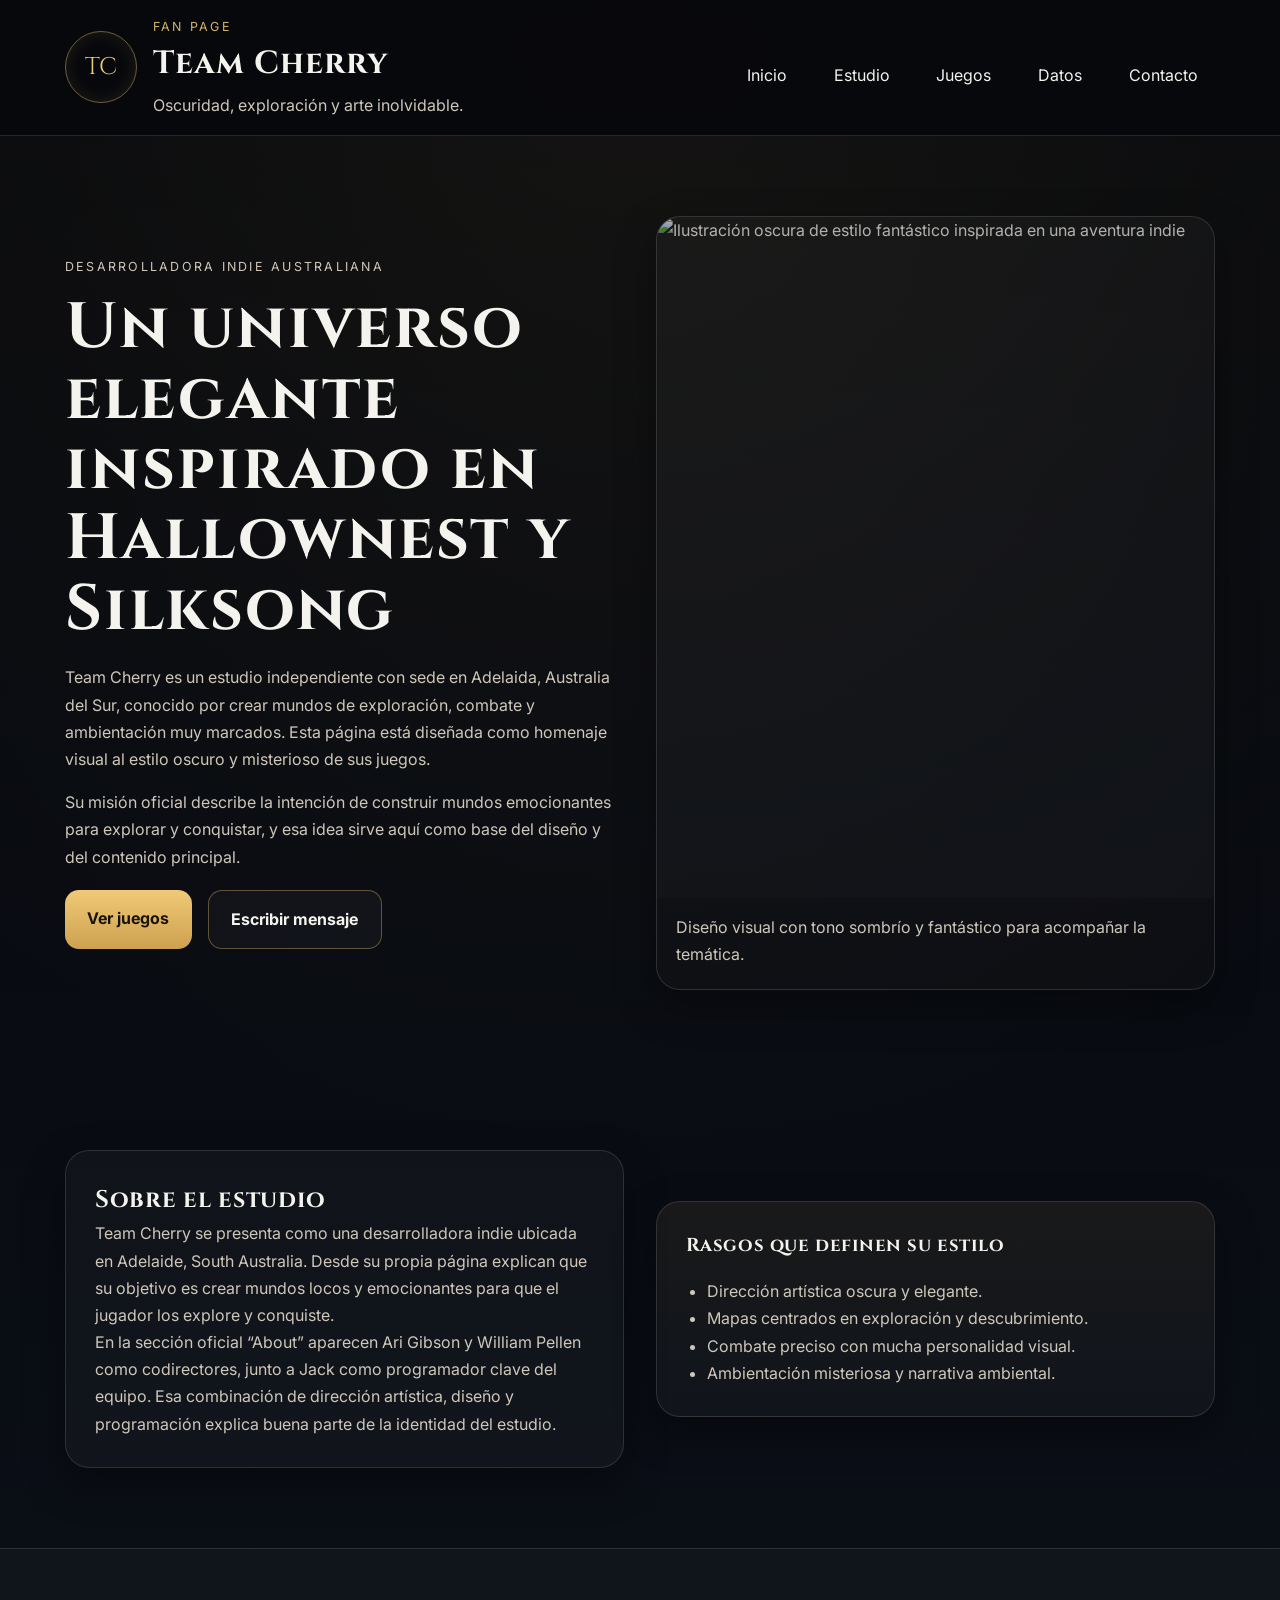
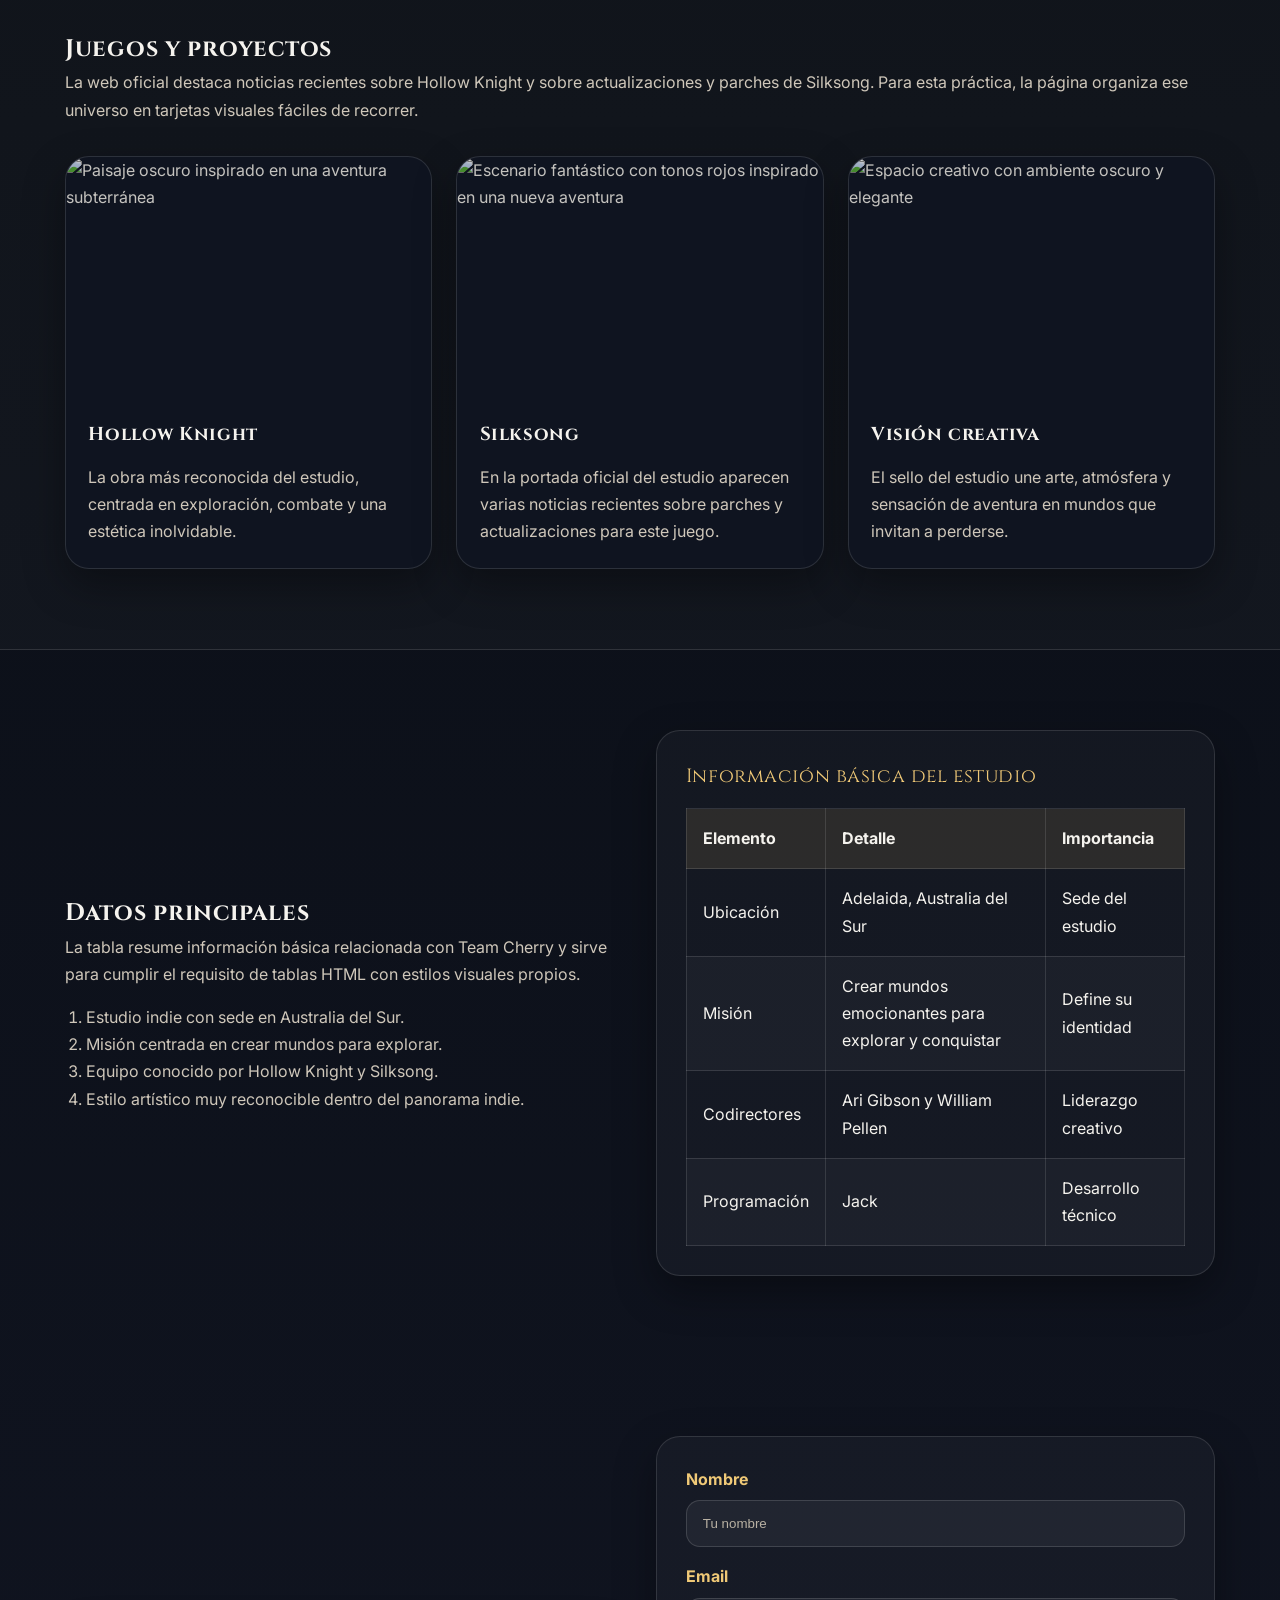
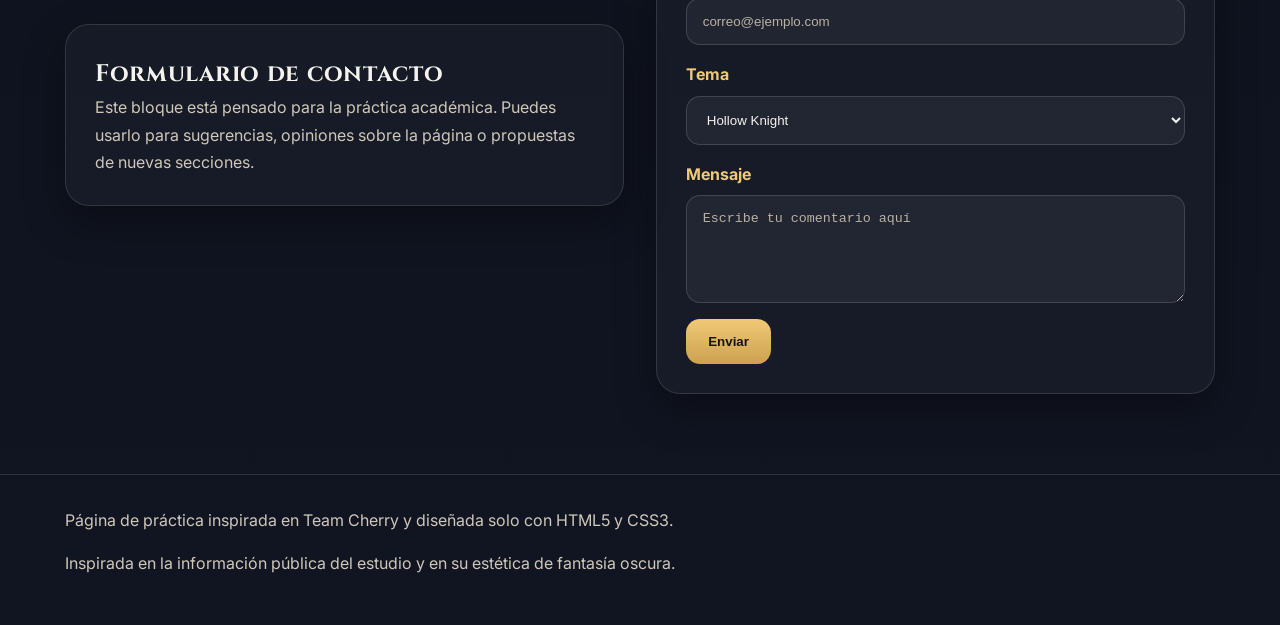
==== Html/index.html @ 1897f98f "Html Y Css principales" ====
<!DOCTYPE html>
<html lang="es">
<head>
  <meta charset="UTF-8">
  <meta name="viewport" content="width=device-width, initial-scale=1.0">
  <meta name="description" content="Página web inspirada en Team Cherry, estudio indie creador de Hollow Knight.">
  <title>Team Cherry | Fan Page</title>
  <link rel="preconnect" href="https://fonts.googleapis.com">
  <link rel="preconnect" href="https://fonts.gstatic.com" crossorigin>
  <link href="https://fonts.googleapis.com/css2?family=Cinzel:wght@600;700&family=Inter:wght@400;500;700&display=swap" rel="stylesheet">
  <link rel="stylesheet" href="../Css/estilos.css">
</head>
<body>
  <a class="skip-link" href="#contenido">Saltar al contenido</a>

  <header class="site-header" id="inicio">
    <div class="container topbar">
      <div class="logo-wrap">
        <div class="logo-mark" aria-hidden="true">TC</div>
        <div>
          <p class="mini-title">Fan Page</p>
          <h1>Team Cherry</h1>
          <p class="slogan">Oscuridad, exploración y arte inolvidable.</p>
        </div>
      </div>
      <nav class="main-nav" aria-label="Navegación principal">
        <ul>
          <li><a href="#inicio">Inicio</a></li>
          <li><a href="#estudio">Estudio</a></li>
          <li><a href="#juegos">Juegos</a></li>
          <li><a href="#tabla">Datos</a></li>
          <li><a href="#contacto">Contacto</a></li>
        </ul>
      </nav>
    </div>
  </header>

  <main id="contenido">
    <section class="hero">
      <div class="container hero-grid">
        <article class="hero-copy">
          <p class="mini-title">Desarrolladora indie australiana</p>
          <h2>Un universo elegante inspirado en Hallownest y Silksong</h2>
          <p>Team Cherry es un estudio independiente con sede en Adelaida, Australia del Sur, conocido por crear mundos de exploración, combate y ambientación muy marcados. Esta página está diseñada como homenaje visual al estilo oscuro y misterioso de sus juegos.</p>
          <p>Su misión oficial describe la intención de construir mundos emocionantes para explorar y conquistar, y esa idea sirve aquí como base del diseño y del contenido principal.</p>
          <div class="hero-actions">
            <a class="btn-primary" href="#juegos">Ver juegos</a>
            <a class="btn-secondary" href="#contacto">Escribir mensaje</a>
          </div>
        </article>
        <figure class="hero-panel">
          <img src="https://picsum.photos/seed/teamcherry-dark/900/1100" alt="Ilustración oscura de estilo fantástico inspirada en una aventura indie" width="900" height="1100" loading="lazy">
          <figcaption>Diseño visual con tono sombrío y fantástico para acompañar la temática.</figcaption>
        </figure>
      </div>
    </section>

    <section class="section" id="estudio">
      <div class="container two-col">
        <article class="panel">
          <h2>Sobre el estudio</h2>
          <p>Team Cherry se presenta como una desarrolladora indie ubicada en Adelaide, South Australia. Desde su propia página explican que su objetivo es crear mundos locos y emocionantes para que el jugador los explore y conquiste.</p>
          <p>En la sección oficial “About” aparecen Ari Gibson y William Pellen como codirectores, junto a Jack como programador clave del equipo. Esa combinación de dirección artística, diseño y programación explica buena parte de la identidad del estudio.</p>
        </article>
        <aside class="panel light-panel">
          <h3>Rasgos que definen su estilo</h3>
          <ul>
            <li>Dirección artística oscura y elegante.</li>
            <li>Mapas centrados en exploración y descubrimiento.</li>
            <li>Combate preciso con mucha personalidad visual.</li>
            <li>Ambientación misteriosa y narrativa ambiental.</li>
          </ul>
        </aside>
      </div>
    </section>

    <section class="section alt-bg" id="juegos">
      <div class="container">
        <h2>Juegos y proyectos</h2>
        <p class="section-text">La web oficial destaca noticias recientes sobre Hollow Knight y sobre actualizaciones y parches de Silksong. Para esta práctica, la página organiza ese universo en tarjetas visuales fáciles de recorrer.</p>
        <div class="cards">
          <article class="card">
            <img src="https://picsum.photos/seed/hollow-knight-theme/700/420" alt="Paisaje oscuro inspirado en una aventura subterránea" width="700" height="420" loading="lazy">
            <div class="card-content">
              <h3>Hollow Knight</h3>
              <p>La obra más reconocida del estudio, centrada en exploración, combate y una estética inolvidable.</p>
            </div>
          </article>
          <article class="card">
            <img src="https://picsum.photos/seed/silksong-theme/700/420" alt="Escenario fantástico con tonos rojos inspirado en una nueva aventura" width="700" height="420" loading="lazy">
            <div class="card-content">
              <h3>Silksong</h3>
              <p>En la portada oficial del estudio aparecen varias noticias recientes sobre parches y actualizaciones para este juego.</p>
            </div>
          </article>
          <article class="card">
            <img src="https://picsum.photos/seed/teamcherry-studio/700/420" alt="Espacio creativo con ambiente oscuro y elegante" width="700" height="420" loading="lazy">
            <div class="card-content">
              <h3>Visión creativa</h3>
              <p>El sello del estudio une arte, atmósfera y sensación de aventura en mundos que invitan a perderse.</p>
            </div>
          </article>
        </div>
      </div>
    </section>

    <section class="section" id="tabla">
      <div class="container table-layout">
        <article>
          <h2>Datos principales</h2>
          <p>La tabla resume información básica relacionada con Team Cherry y sirve para cumplir el requisito de tablas HTML con estilos visuales propios.</p>
          <ol>
            <li>Estudio indie con sede en Australia del Sur.</li>
            <li>Misión centrada en crear mundos para explorar.</li>
            <li>Equipo conocido por Hollow Knight y Silksong.</li>
            <li>Estilo artístico muy reconocible dentro del panorama indie.</li>
          </ol>
        </article>
        <div class="table-wrap">
          <table>
            <caption>Información básica del estudio</caption>
            <thead>
              <tr>
                <th>Elemento</th>
                <th>Detalle</th>
                <th>Importancia</th>
              </tr>
            </thead>
            <tbody>
              <tr>
                <td>Ubicación</td>
                <td>Adelaida, Australia del Sur</td>
                <td>Sede del estudio</td>
              </tr>
              <tr>
                <td>Misión</td>
                <td>Crear mundos emocionantes para explorar y conquistar</td>
                <td>Define su identidad</td>
              </tr>
              <tr>
                <td>Codirectores</td>
                <td>Ari Gibson y William Pellen</td>
                <td>Liderazgo creativo</td>
              </tr>
              <tr>
                <td>Programación</td>
                <td>Jack</td>
                <td>Desarrollo técnico</td>
              </tr>
            </tbody>
          </table>
        </div>
      </div>
    </section>

    <section class="section contact-section" id="contacto">
      <div class="container contact-grid">
        <article class="panel">
          <h2>Formulario de contacto</h2>
          <p>Este bloque está pensado para la práctica académica. Puedes usarlo para sugerencias, opiniones sobre la página o propuestas de nuevas secciones.</p>
        </article>
        <form class="contact-form" action="#" method="post">
          <div class="form-group">
            <label for="nombre">Nombre</label>
            <input type="text" id="nombre" name="nombre" placeholder="Tu nombre" required>
          </div>
          <div class="form-group">
            <label for="email">Email</label>
            <input type="email" id="email" name="email" placeholder="correo@ejemplo.com" required>
          </div>
          <div class="form-group">
            <label for="tema">Tema</label>
            <select id="tema" name="tema">
              <option value="hollowknight">Hollow Knight</option>
              <option value="silksong">Silksong</option>
              <option value="estudio">Sobre el estudio</option>
              <option value="otra">Otra sugerencia</option>
            </select>
          </div>
          <div class="form-group">
            <label for="mensaje">Mensaje</label>
            <textarea id="mensaje" name="mensaje" rows="5" placeholder="Escribe tu comentario aquí"></textarea>
          </div>
          <button type="submit" class="btn-primary">Enviar</button>
        </form>
      </div>
    </section>
  </main>

  <footer class="site-footer">
    <div class="container footer-content">
      <p>Página de práctica inspirada en Team Cherry y diseñada solo con HTML5 y CSS3.</p>
      <p>Inspirada en la información pública del estudio y en su estética de fantasía oscura.</p>
    </div>
  </footer>
</body>
</html>
---- Css/estilos.css ----
:root {
  --bg: #07080d;
  --bg-soft: #10131c;
  --surface: #171b26;
  --surface-light: #f4f1ea;
  --surface-muted: #d9d1c1;
  --text: #f5f3ee;
  --text-soft: #cfc7ba;
  --dark-text: #181818;
  --gold: #d4b36a;
  --gold-strong: #f0c977;
  --line: rgba(255, 255, 255, 0.12);
  --shadow: 0 16px 40px rgba(0, 0, 0, 0.35);
}

* {
  box-sizing: border-box;
  margin: 0;
  padding: 0;
}

html {
  scroll-behavior: smooth;
}

body {
  font-family: 'Inter', sans-serif;
  color: var(--text);
  background:
    radial-gradient(circle at top, rgba(212, 179, 106, 0.08), transparent 30%),
    linear-gradient(180deg, #05060a 0%, #0b0f17 45%, #111522 100%);
  line-height: 1.7;
}

img {
  display: block;
  width: 100%;
  height: auto;
}

.container {
  width: min(1150px, 92%);
  margin: 0 auto;
}

.skip-link {
  position: absolute;
  left: -9999px;
}

.skip-link:focus {
  left: 1rem;
  top: 1rem;
  background: #fff;
  color: #000;
  padding: 0.8rem 1rem;
  border-radius: 0.7rem;
  z-index: 999;
}

.site-header {
  position: sticky;
  top: 0;
  z-index: 100;
  background: rgba(7, 8, 13, 0.9);
  backdrop-filter: blur(12px);
  border-bottom: 1px solid var(--line);
}

.topbar {
  display: flex;
  justify-content: space-between;
  align-items: center;
  gap: 2rem;
  padding: 1rem 0;
}

.logo-wrap {
  display: flex;
  align-items: center;
  gap: 1rem;
}

.logo-mark {
  width: 72px;
  height: 72px;
  border: 1px solid rgba(212, 179, 106, 0.5);
  border-radius: 50%;
  display: grid;
  place-items: center;
  font-family: 'Cinzel', serif;
  font-size: 1.5rem;
  color: var(--gold-strong);
  box-shadow: inset 0 0 18px rgba(212, 179, 106, 0.12);
}

h1,
h2,
h3,
caption {
  font-family: 'Cinzel', serif;
  letter-spacing: 0.03em;
}

.mini-title {
  text-transform: uppercase;
  letter-spacing: 0.18em;
  color: var(--gold);
  font-size: 0.78rem;
}

.slogan {
  color: var(--text-soft);
}

.main-nav ul {
  list-style: none;
  display: flex;
  flex-wrap: wrap;
  gap: 0.8rem;
}

.main-nav a {
  text-decoration: none;
  color: var(--text);
  padding: 0.75rem 1rem;
  border-radius: 999px;
  border: 1px solid transparent;
  transition: all 0.3s ease;
}

.main-nav a:hover,
.main-nav a:focus {
  color: var(--gold-strong);
  border-color: rgba(212, 179, 106, 0.35);
  background: rgba(255, 255, 255, 0.04);
}

.hero,
.section {
  padding: 5rem 0;
}

.hero-grid,
.two-col,
.table-layout,
.contact-grid {
  display: grid;
  grid-template-columns: repeat(2, 1fr);
  gap: 2rem;
  align-items: center;
}

.hero-copy h2 {
  font-size: clamp(2.4rem, 5vw, 4.6rem);
  line-height: 1.1;
  margin: 0.8rem 0 1.2rem;
}

.hero-copy p {
  color: var(--text-soft);
  margin-bottom: 1rem;
  max-width: 62ch;
}

.hero-actions {
  display: flex;
  flex-wrap: wrap;
  gap: 1rem;
  margin-top: 1.2rem;
}

.hero-panel,
.panel,
.card,
.table-wrap,
.contact-form {
  border: 1px solid var(--line);
  border-radius: 24px;
  overflow: hidden;
  box-shadow: var(--shadow);
}

.hero-panel {
  background: rgba(255, 255, 255, 0.03);
}

.hero-panel img {
  min-height: 520px;
  object-fit: cover;
  filter: brightness(0.72) contrast(1.05);
}

.hero-panel figcaption {
  padding: 1rem 1.2rem 1.3rem;
  color: var(--text-soft);
  background: rgba(0, 0, 0, 0.2);
}

.btn-primary,
.btn-secondary {
  display: inline-block;
  text-decoration: none;
  padding: 0.95rem 1.4rem;
  border-radius: 14px;
  font-weight: 700;
  transition: 0.3s ease;
}

.btn-primary {
  background: linear-gradient(180deg, #f0c977 0%, #cda14f 100%);
  color: #1a1408;
  border: none;
}

.btn-primary:hover {
  transform: translateY(-2px);
  filter: brightness(1.05);
}

.btn-secondary {
  border: 1px solid rgba(212, 179, 106, 0.4);
  color: var(--text);
  background: rgba(255, 255, 255, 0.03);
}

.btn-secondary:hover {
  color: var(--gold-strong);
  background: rgba(255, 255, 255, 0.06);
}

.panel,
.contact-form,
.table-wrap {
  padding: 1.8rem;
  background: rgba(255, 255, 255, 0.03);
}

.light-panel {
  background: linear-gradient(180deg, rgba(212, 179, 106, 0.08), rgba(255, 255, 255, 0.03));
}

.panel p,
.panel li,
.section-text,
.table-layout p,
.table-layout li {
  color: var(--text-soft);
}

ul,
ol {
  padding-left: 1.3rem;
  margin-top: 1rem;
}

.alt-bg {
  background: rgba(255, 255, 255, 0.025);
  border-top: 1px solid var(--line);
  border-bottom: 1px solid var(--line);
}

.cards {
  margin-top: 2rem;
  display: grid;
  grid-template-columns: repeat(3, 1fr);
  gap: 1.5rem;
}

.card {
  background: #0f1420;
}

.card img {
  height: 240px;
  object-fit: cover;
  filter: brightness(0.8);
}

.card-content {
  padding: 1.4rem;
}

.card-content p {
  color: var(--text-soft);
  margin-top: 0.8rem;
}

.card:hover {
  transform: translateY(-4px);
  transition: transform 0.3s ease;
}

table {
  width: 100%;
  border-collapse: collapse;
}

caption {
  text-align: left;
  margin-bottom: 1rem;
  color: var(--gold-strong);
  font-size: 1.2rem;
}

th,
td {
  border: 1px solid rgba(255, 255, 255, 0.12);
  padding: 1rem;
  text-align: left;
}

thead {
  background: rgba(212, 179, 106, 0.12);
}

tbody tr:nth-child(even) {
  background: rgba(255, 255, 255, 0.03);
}

.form-group {
  display: flex;
  flex-direction: column;
  margin-bottom: 1rem;
}

label {
  margin-bottom: 0.45rem;
  font-weight: 700;
  color: var(--gold-strong);
}

input,
select,
textarea {
  background: rgba(255, 255, 255, 0.05);
  border: 1px solid rgba(255, 255, 255, 0.14);
  border-radius: 14px;
  padding: 0.95rem 1rem;
  color: var(--text);
}

input::placeholder,
textarea::placeholder {
  color: #b9b1a3;
}

input:focus,
select:focus,
textarea:focus {
  outline: 2px solid rgba(240, 201, 119, 0.7);
  border-color: rgba(240, 201, 119, 0.7);
}

.site-footer {
  border-top: 1px solid var(--line);
  padding: 2rem 0 3rem;
}

.footer-content {
  display: flex;
  justify-content: space-between;
  gap: 1rem;
  flex-wrap: wrap;
  color: var(--text-soft);
}

@media (max-width: 950px) {
  .topbar,
  .hero-grid,
  .two-col,
  .table-layout,
  .contact-grid,
  .cards {
    grid-template-columns: 1fr;
    display: grid;
  }

  .topbar {
    justify-items: center;
    text-align: center;
  }

  .logo-wrap {
    flex-direction: column;
  }

  .main-nav ul,
  .hero-actions {
    justify-content: center;
  }
}

@media (max-width: 600px) {
  .hero,
  .section {
    padding: 3.5rem 0;
  }

  .hero-copy h2 {
    font-size: 2.2rem;
  }

  .hero-panel img {
    min-height: 360px;
  }

  th,
  td {
    padding: 0.8rem;
    font-size: 0.95rem;
  }

  .footer-content {
    flex-direction: column;
    text-align: center;
  }
}
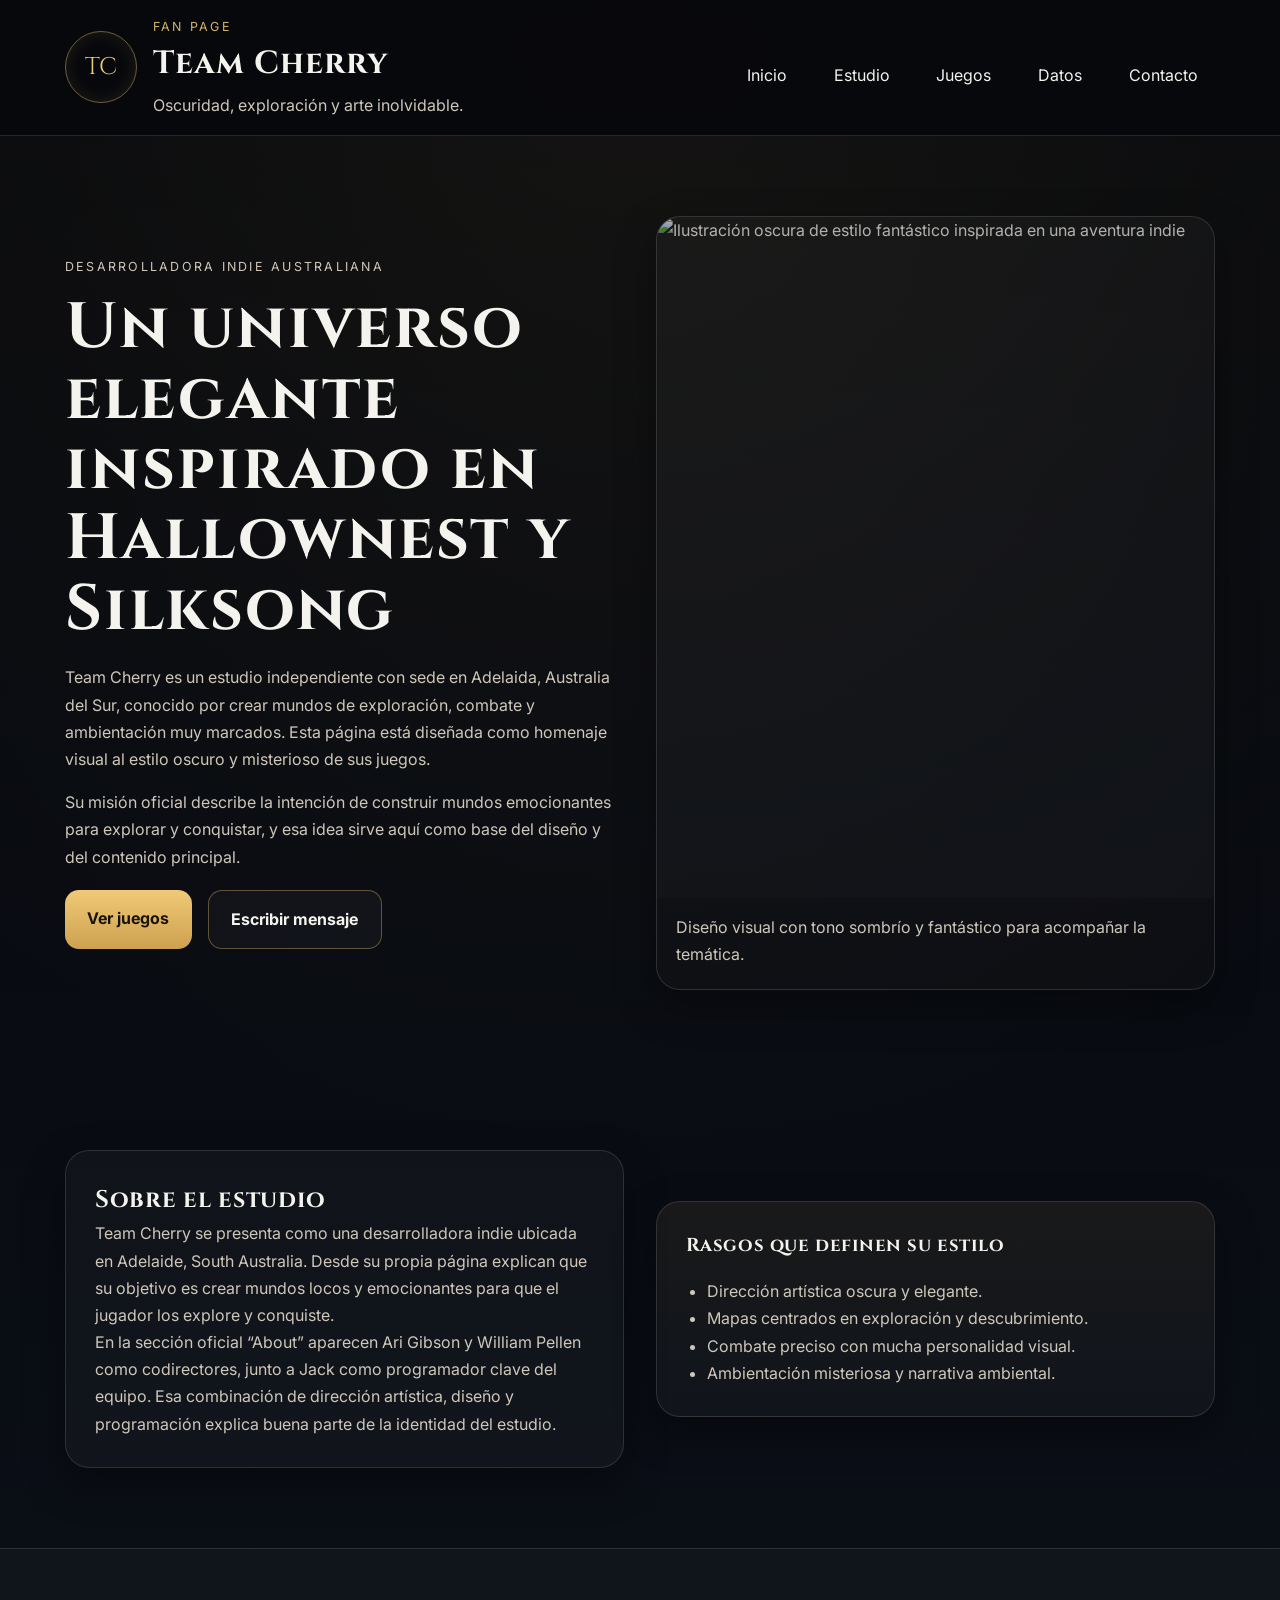
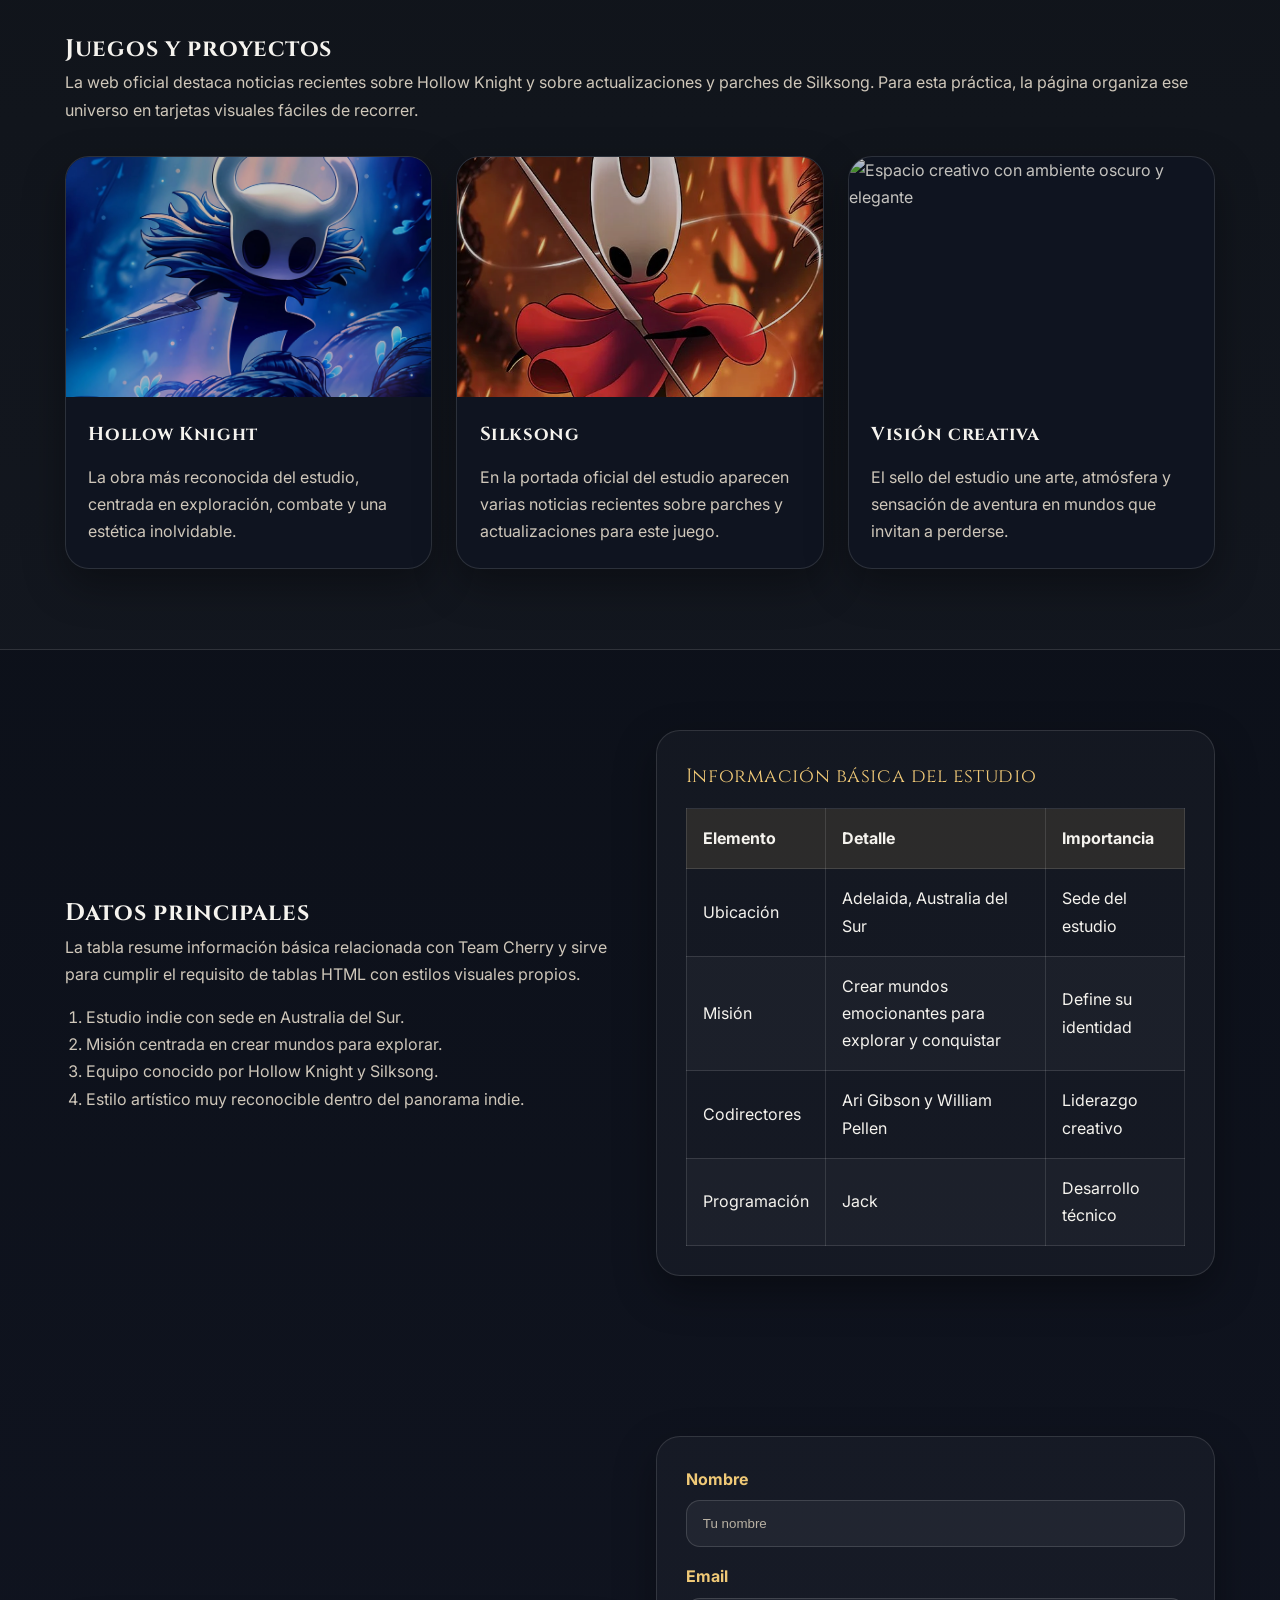
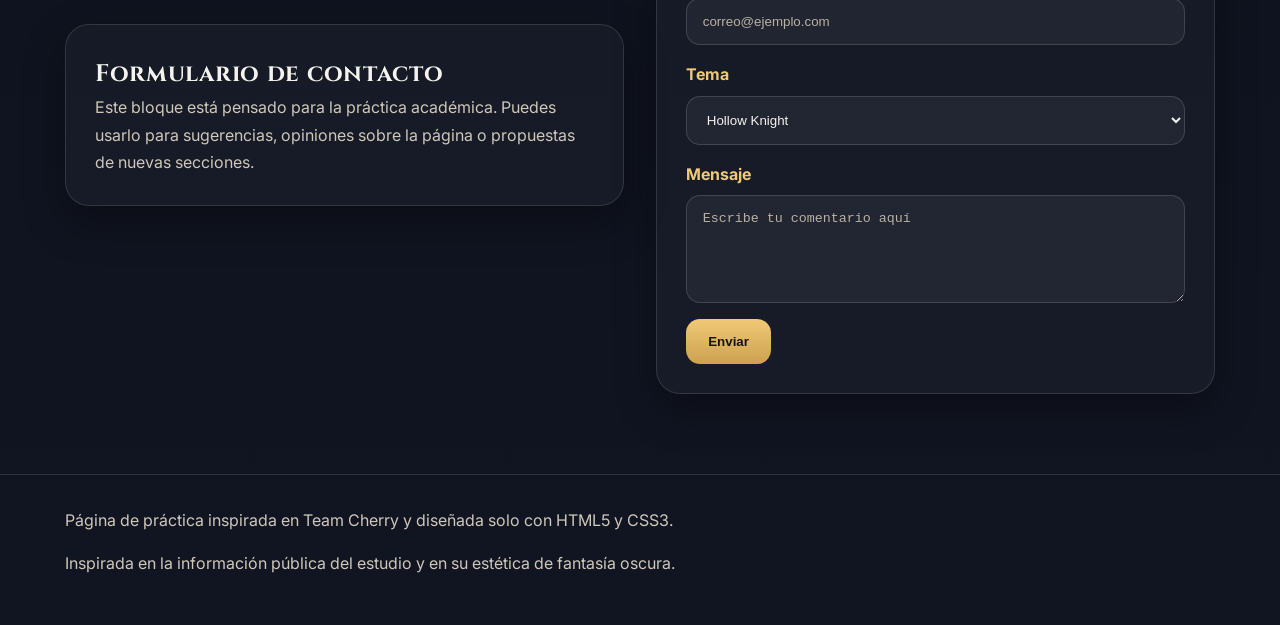
==== commit c4684551: "Imagenes prueba" ====
--- a/Html/index.html
+++ b/Html/index.html
@@ -80,21 +80,21 @@
         <p class="section-text">La web oficial destaca noticias recientes sobre Hollow Knight y sobre actualizaciones y parches de Silksong. Para esta práctica, la página organiza ese universo en tarjetas visuales fáciles de recorrer.</p>
         <div class="cards">
           <article class="card">
-            <img src="https://picsum.photos/seed/hollow-knight-theme/700/420" alt="Paisaje oscuro inspirado en una aventura subterránea" width="700" height="420" loading="lazy">
+            <img src="../Imagenes/HollowKnight.png" alt="Paisaje oscuro inspirado en una aventura subterránea" width="700" height="420" loading="lazy">
             <div class="card-content">
               <h3>Hollow Knight</h3>
               <p>La obra más reconocida del estudio, centrada en exploración, combate y una estética inolvidable.</p>
             </div>
           </article>
           <article class="card">
-            <img src="https://picsum.photos/seed/silksong-theme/700/420" alt="Escenario fantástico con tonos rojos inspirado en una nueva aventura" width="700" height="420" loading="lazy">
+            <img src="../Imagenes/Silksong.png" alt="Escenario fantástico con tonos rojos inspirado en una nueva aventura" width="700" height="420" loading="lazy">
             <div class="card-content">
               <h3>Silksong</h3>
               <p>En la portada oficial del estudio aparecen varias noticias recientes sobre parches y actualizaciones para este juego.</p>
             </div>
           </article>
           <article class="card">
-            <img src="https://picsum.photos/seed/teamcherry-studio/700/420" alt="Espacio creativo con ambiente oscuro y elegante" width="700" height="420" loading="lazy">
+            <img src="../Imagenes/TeamCherry_Studio.png" alt="Espacio creativo con ambiente oscuro y elegante" width="700" height="420" loading="lazy">
             <div class="card-content">
               <h3>Visión creativa</h3>
               <p>El sello del estudio une arte, atmósfera y sensación de aventura en mundos que invitan a perderse.</p>
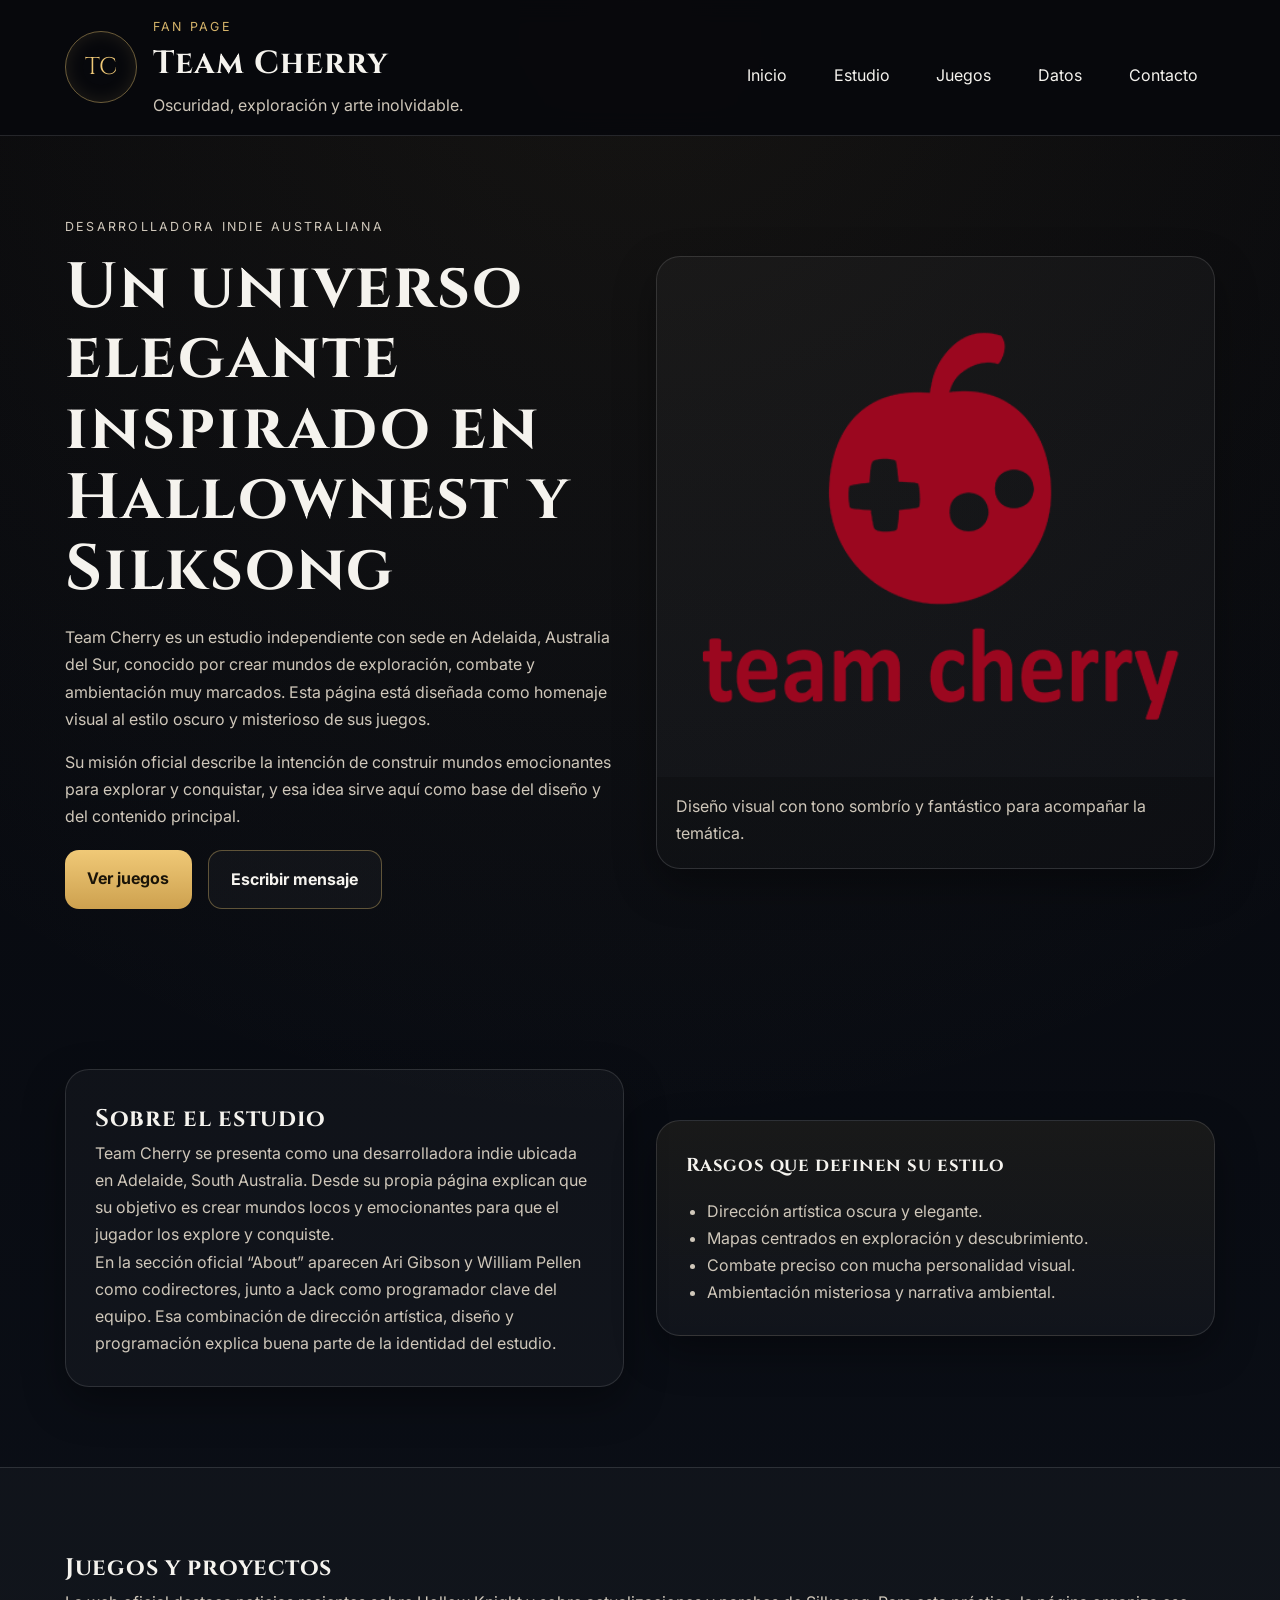
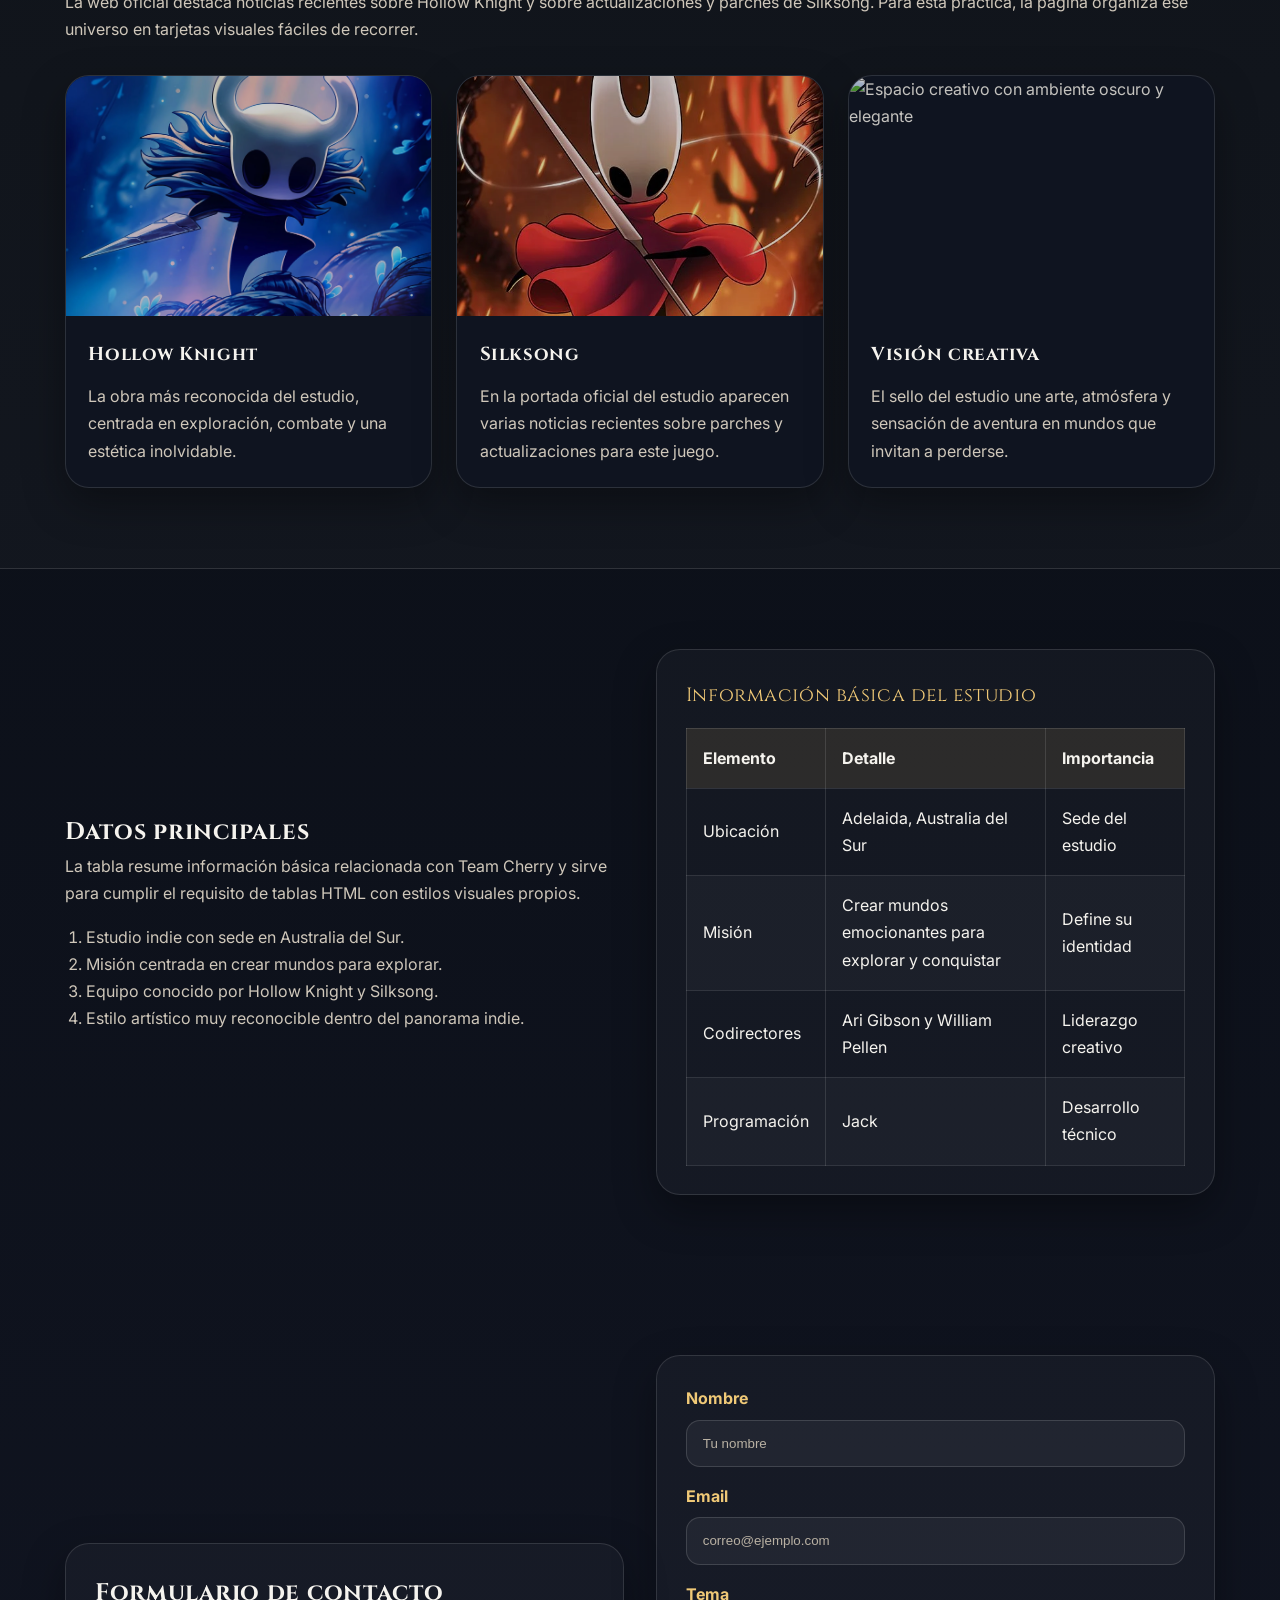
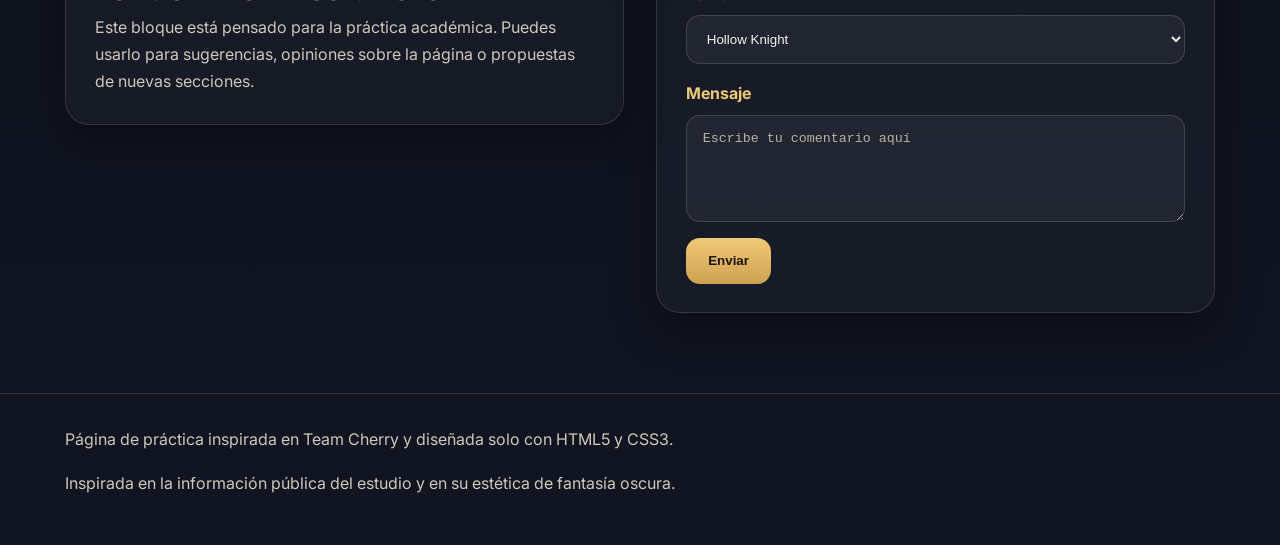
==== commit b290abae: "Carpeta videos" ====
--- a/Html/index.html
+++ b/Html/index.html
@@ -49,7 +49,7 @@
           </div>
         </article>
         <figure class="hero-panel">
-          <img src="https://picsum.photos/seed/teamcherry-dark/900/1100" alt="Ilustración oscura de estilo fantástico inspirada en una aventura indie" width="900" height="1100" loading="lazy">
+          <img src="../Imagenes/TeamCherry.png" alt="Ilustración oscura de estilo fantástico inspirada en una aventura indie" width="900" height="1100" loading="lazy">
           <figcaption>Diseño visual con tono sombrío y fantástico para acompañar la temática.</figcaption>
         </figure>
       </div>
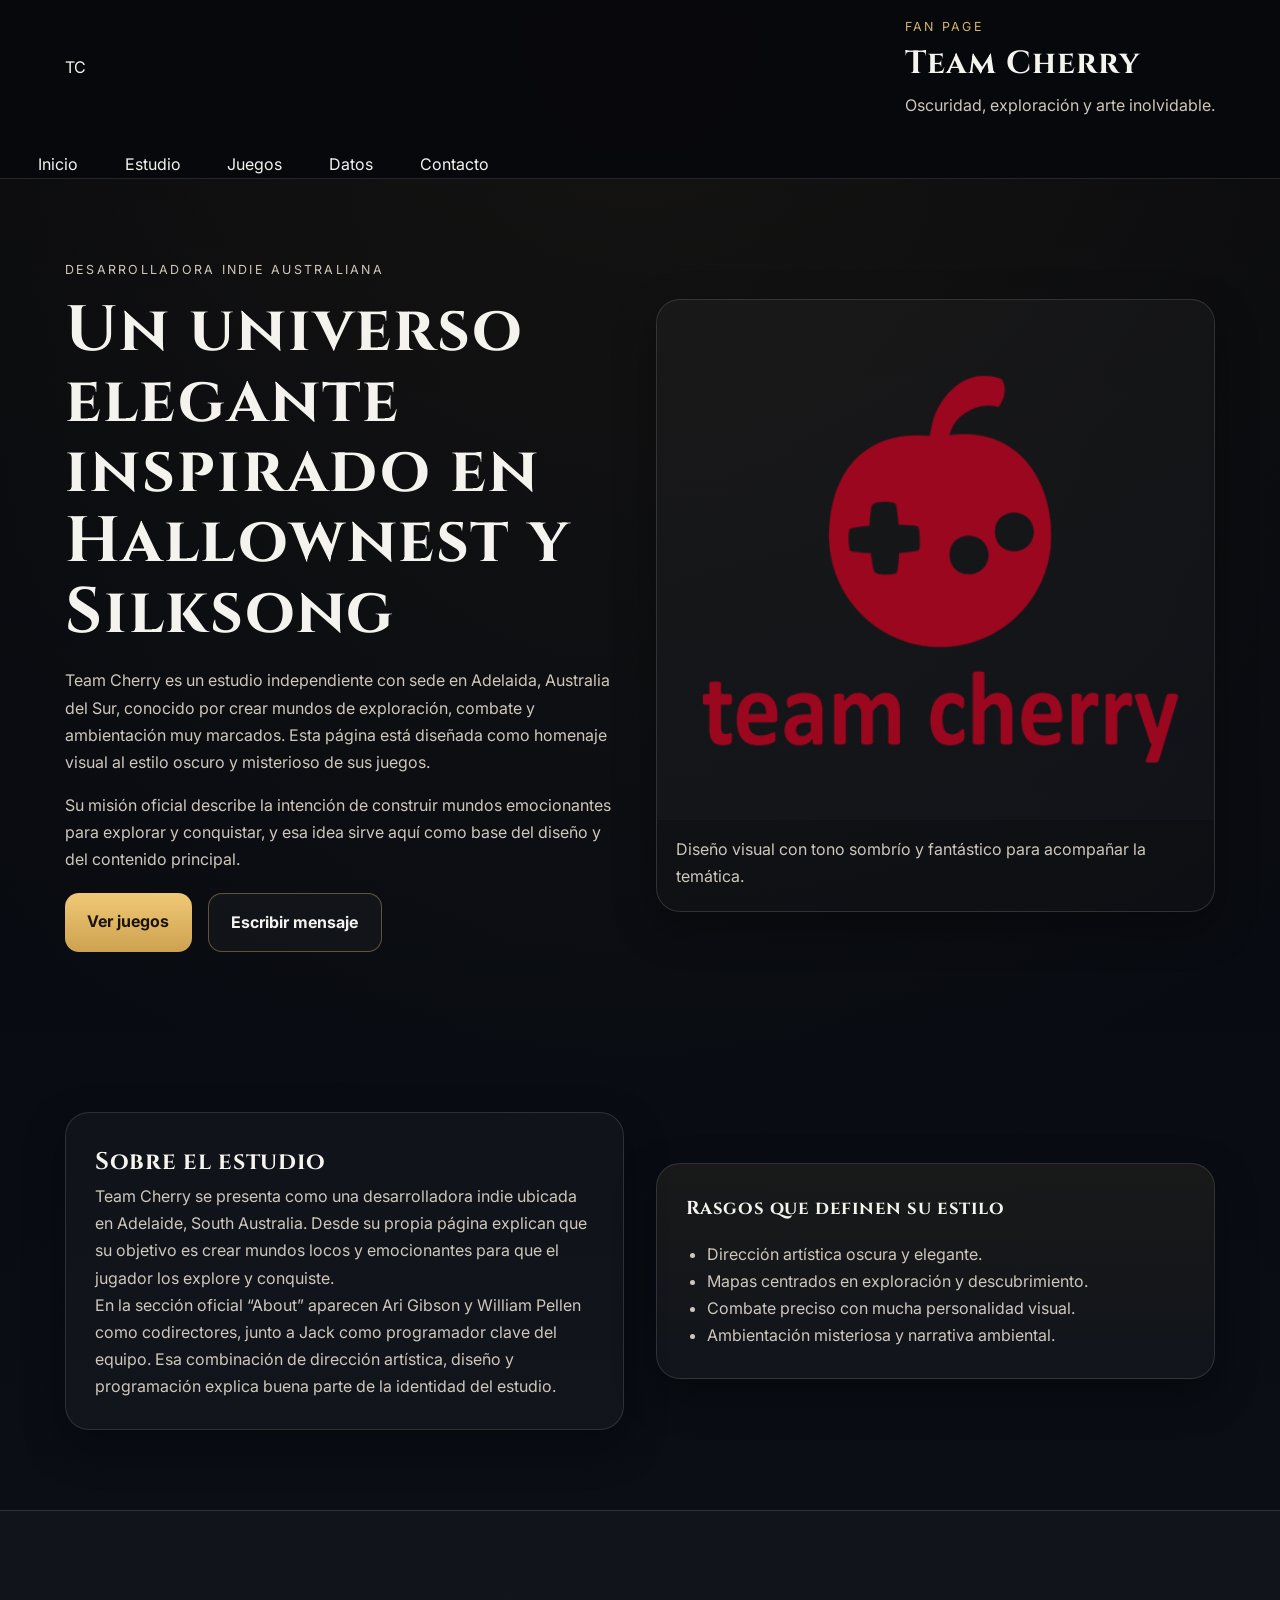
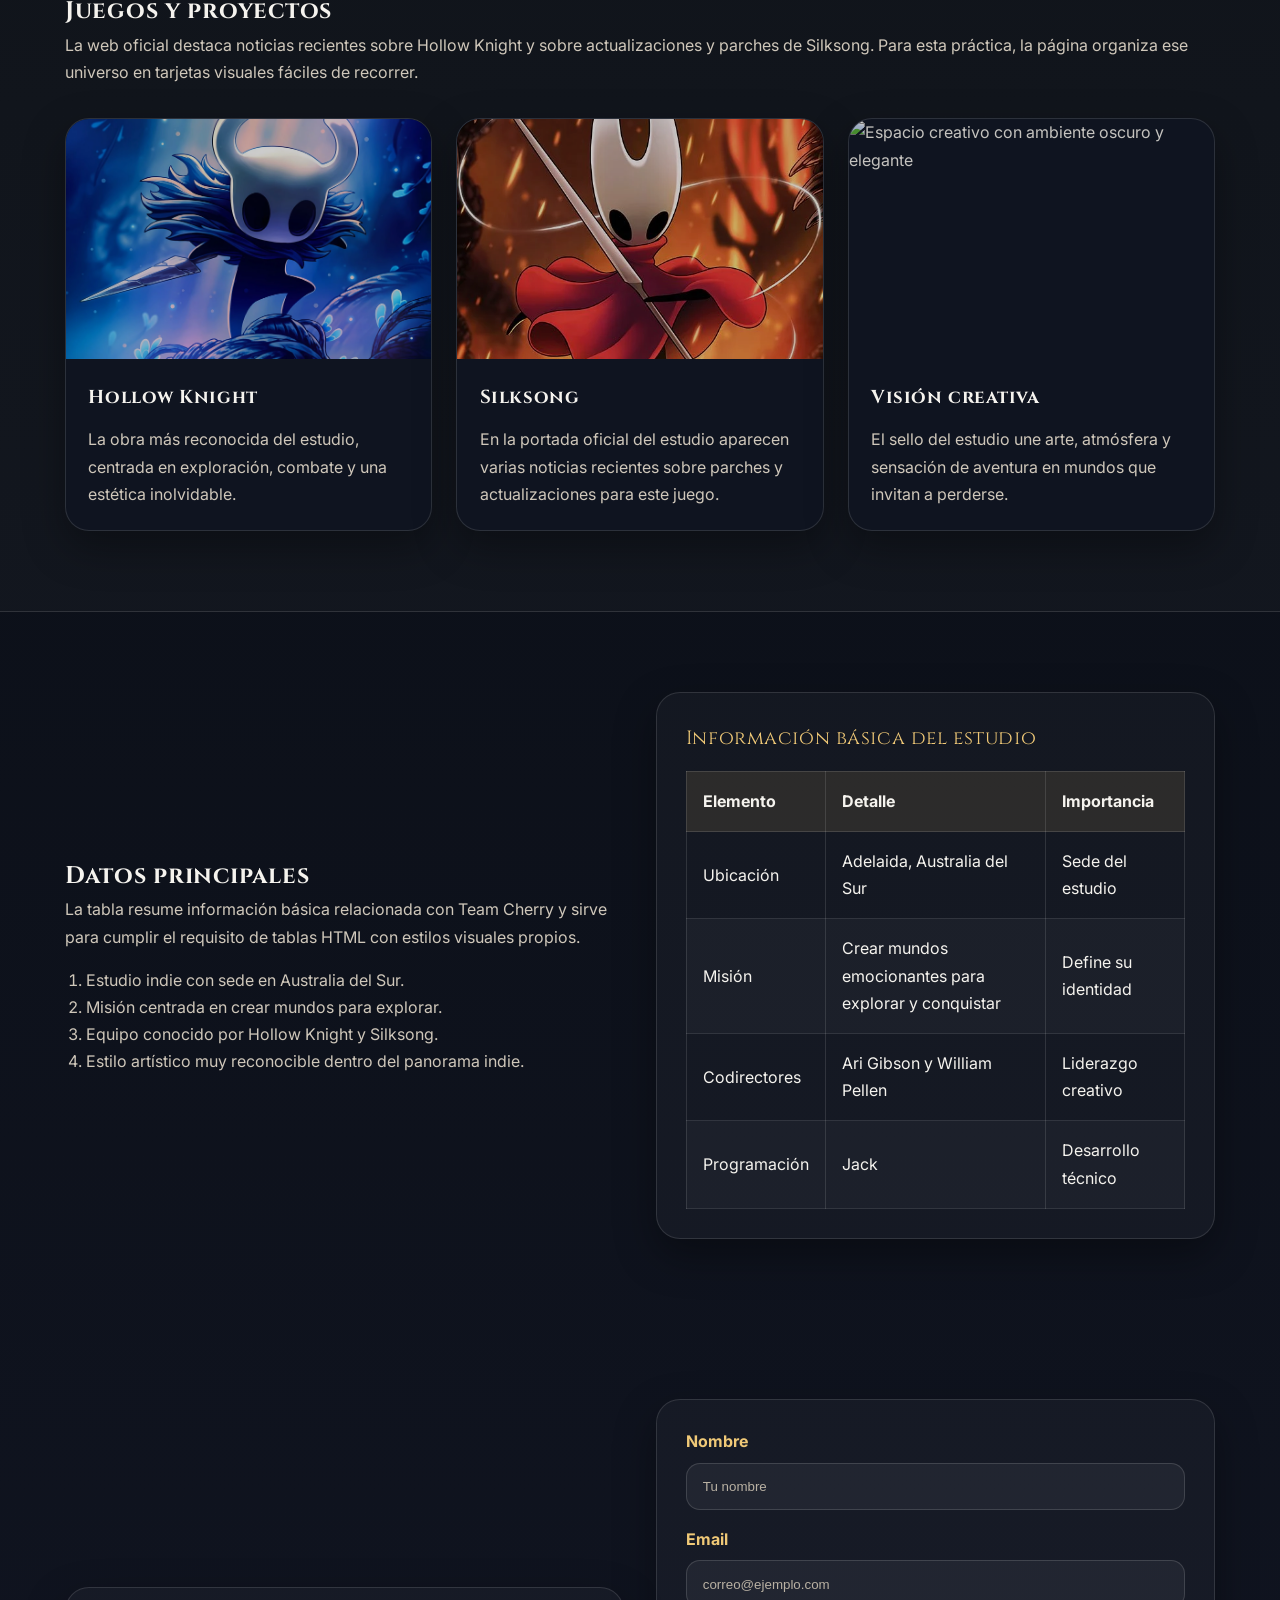
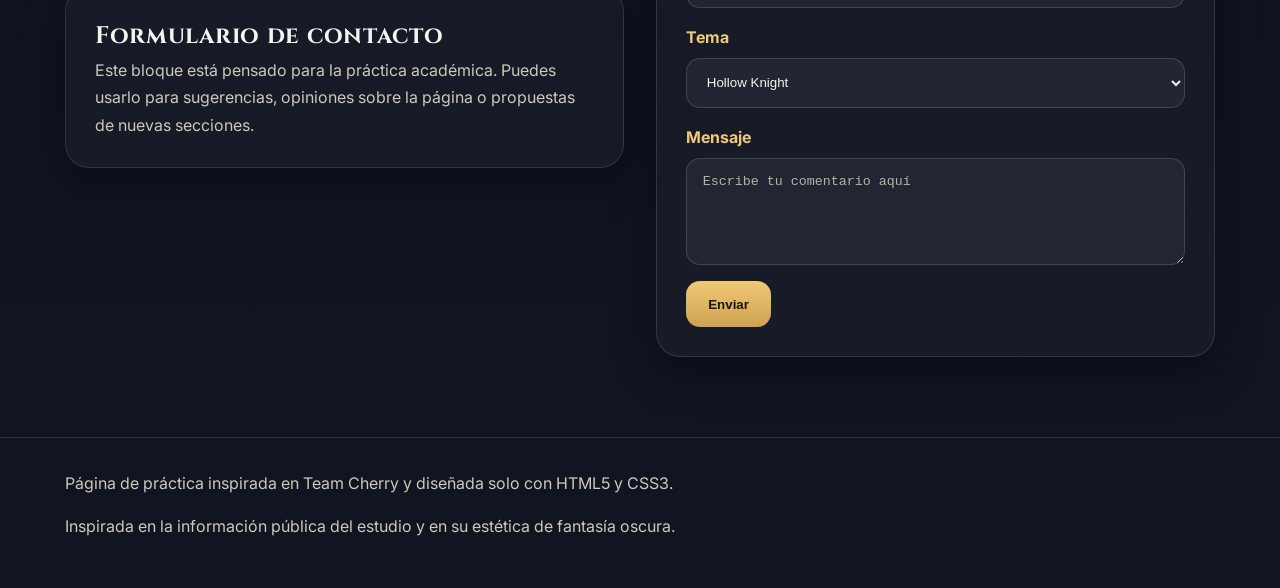
==== commit f3241f6c: "prueba" ====
--- a/Html/index.html
+++ b/Html/index.html
@@ -15,7 +15,7 @@
 
   <header class="site-header" id="inicio">
     <div class="container topbar">
-      <div class="logo-wrap">
+      <div class="Pellen>
         <div class="logo-mark" aria-hidden="true">TC</div>
         <div>
           <p class="mini-title">Fan Page</p>
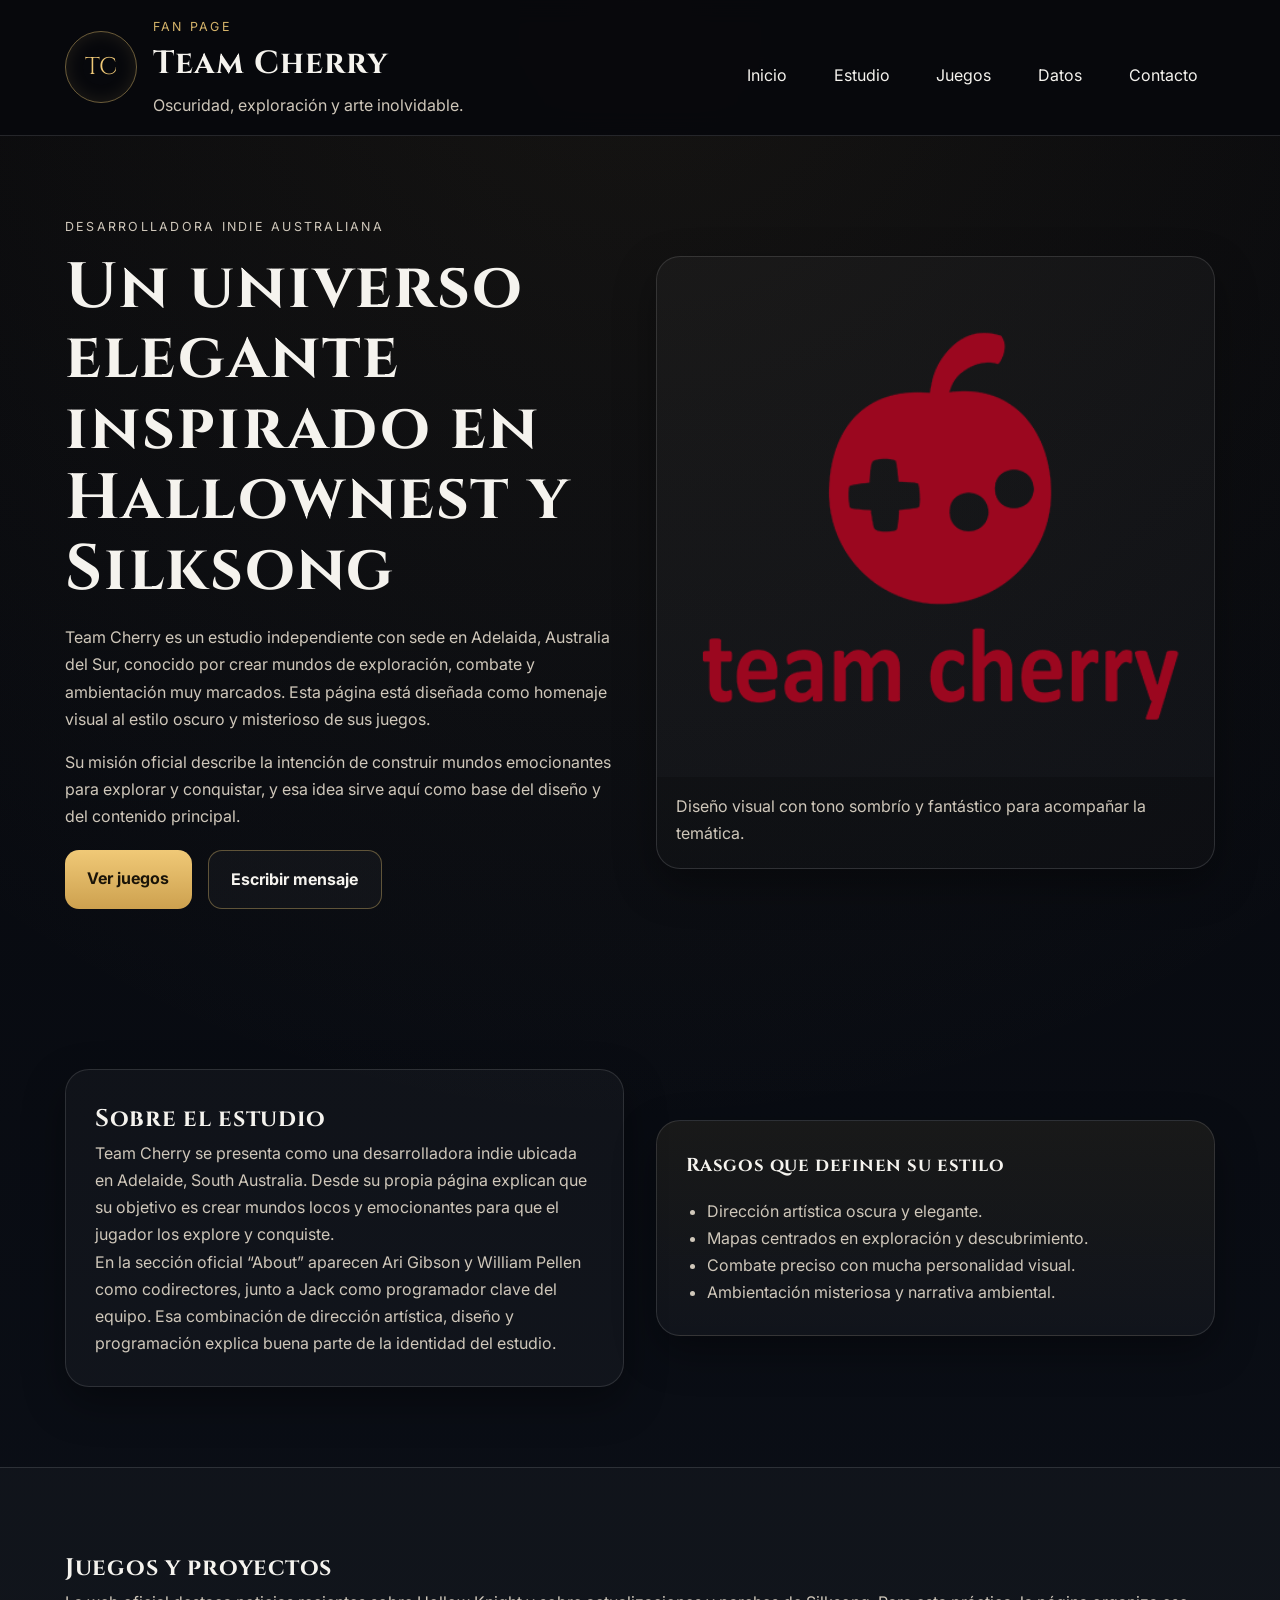
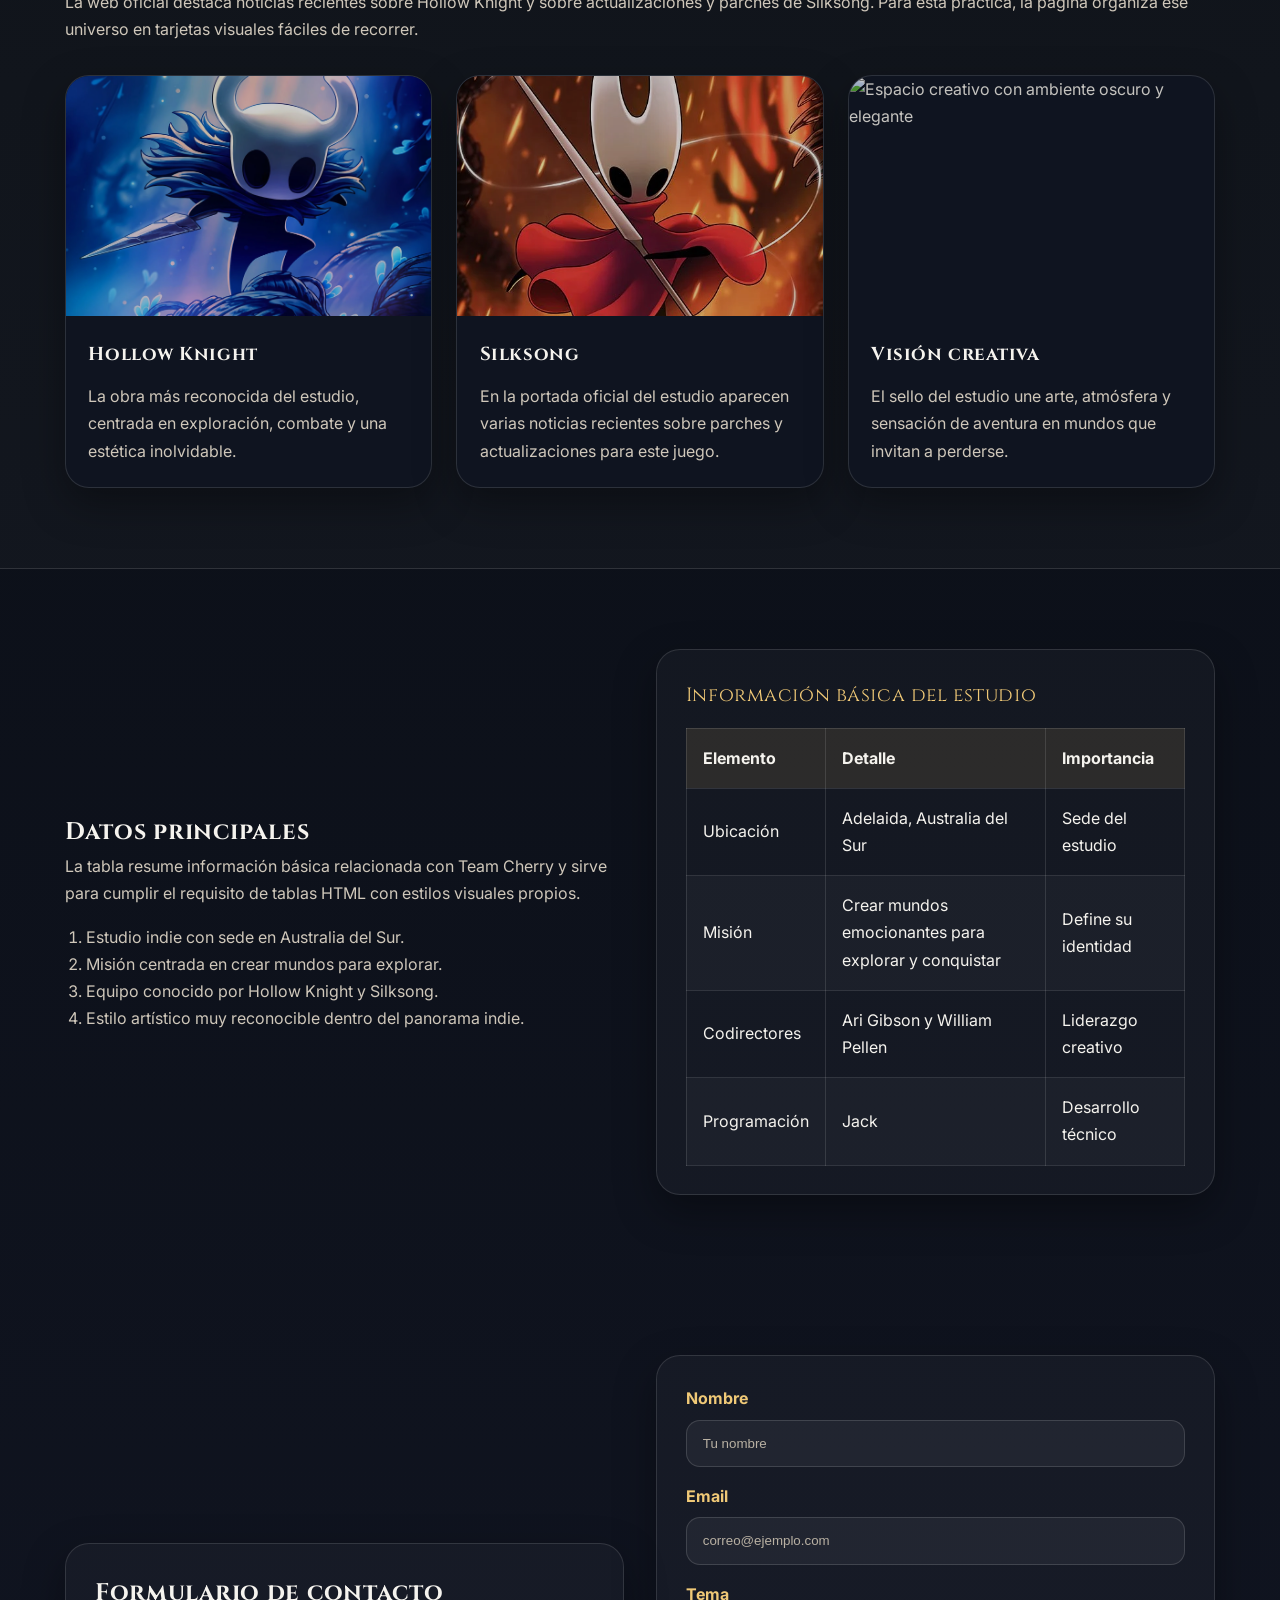
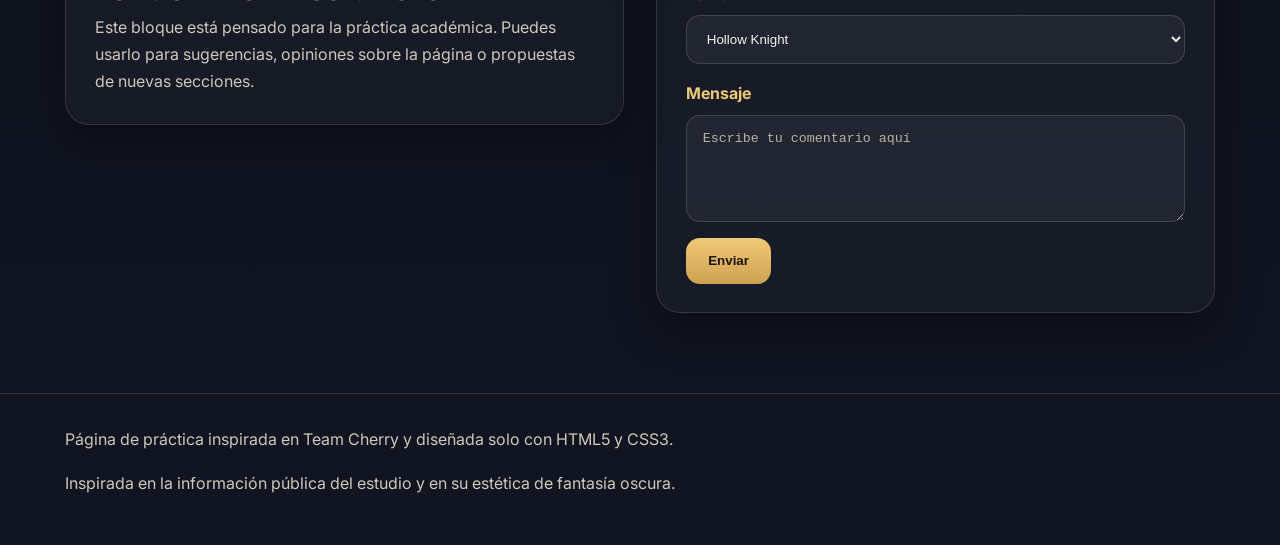
==== commit fc91ea54: "coregido" ====
--- a/Html/index.html
+++ b/Html/index.html
@@ -15,7 +15,7 @@
 
   <header class="site-header" id="inicio">
     <div class="container topbar">
-      <div class="Pellen>
+      <div class="logo-wrap">
         <div class="logo-mark" aria-hidden="true">TC</div>
         <div>
           <p class="mini-title">Fan Page</p>
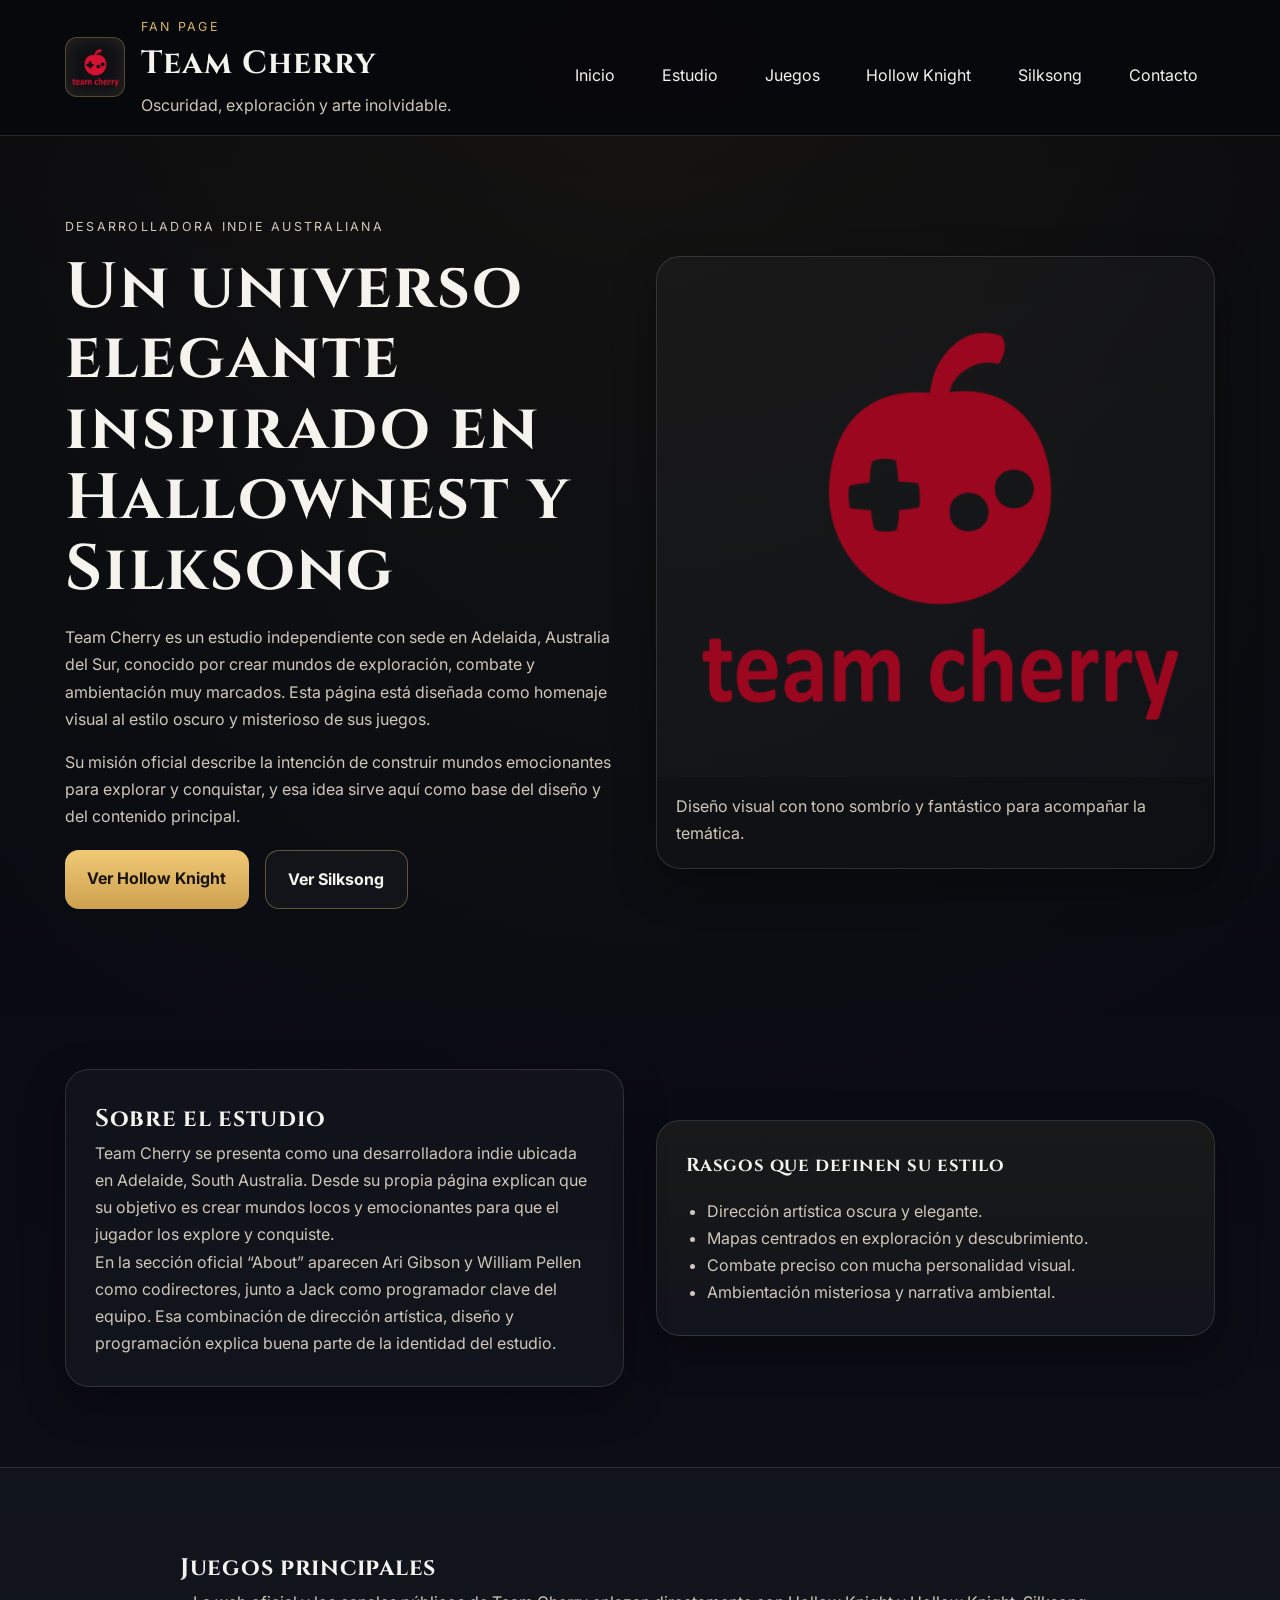
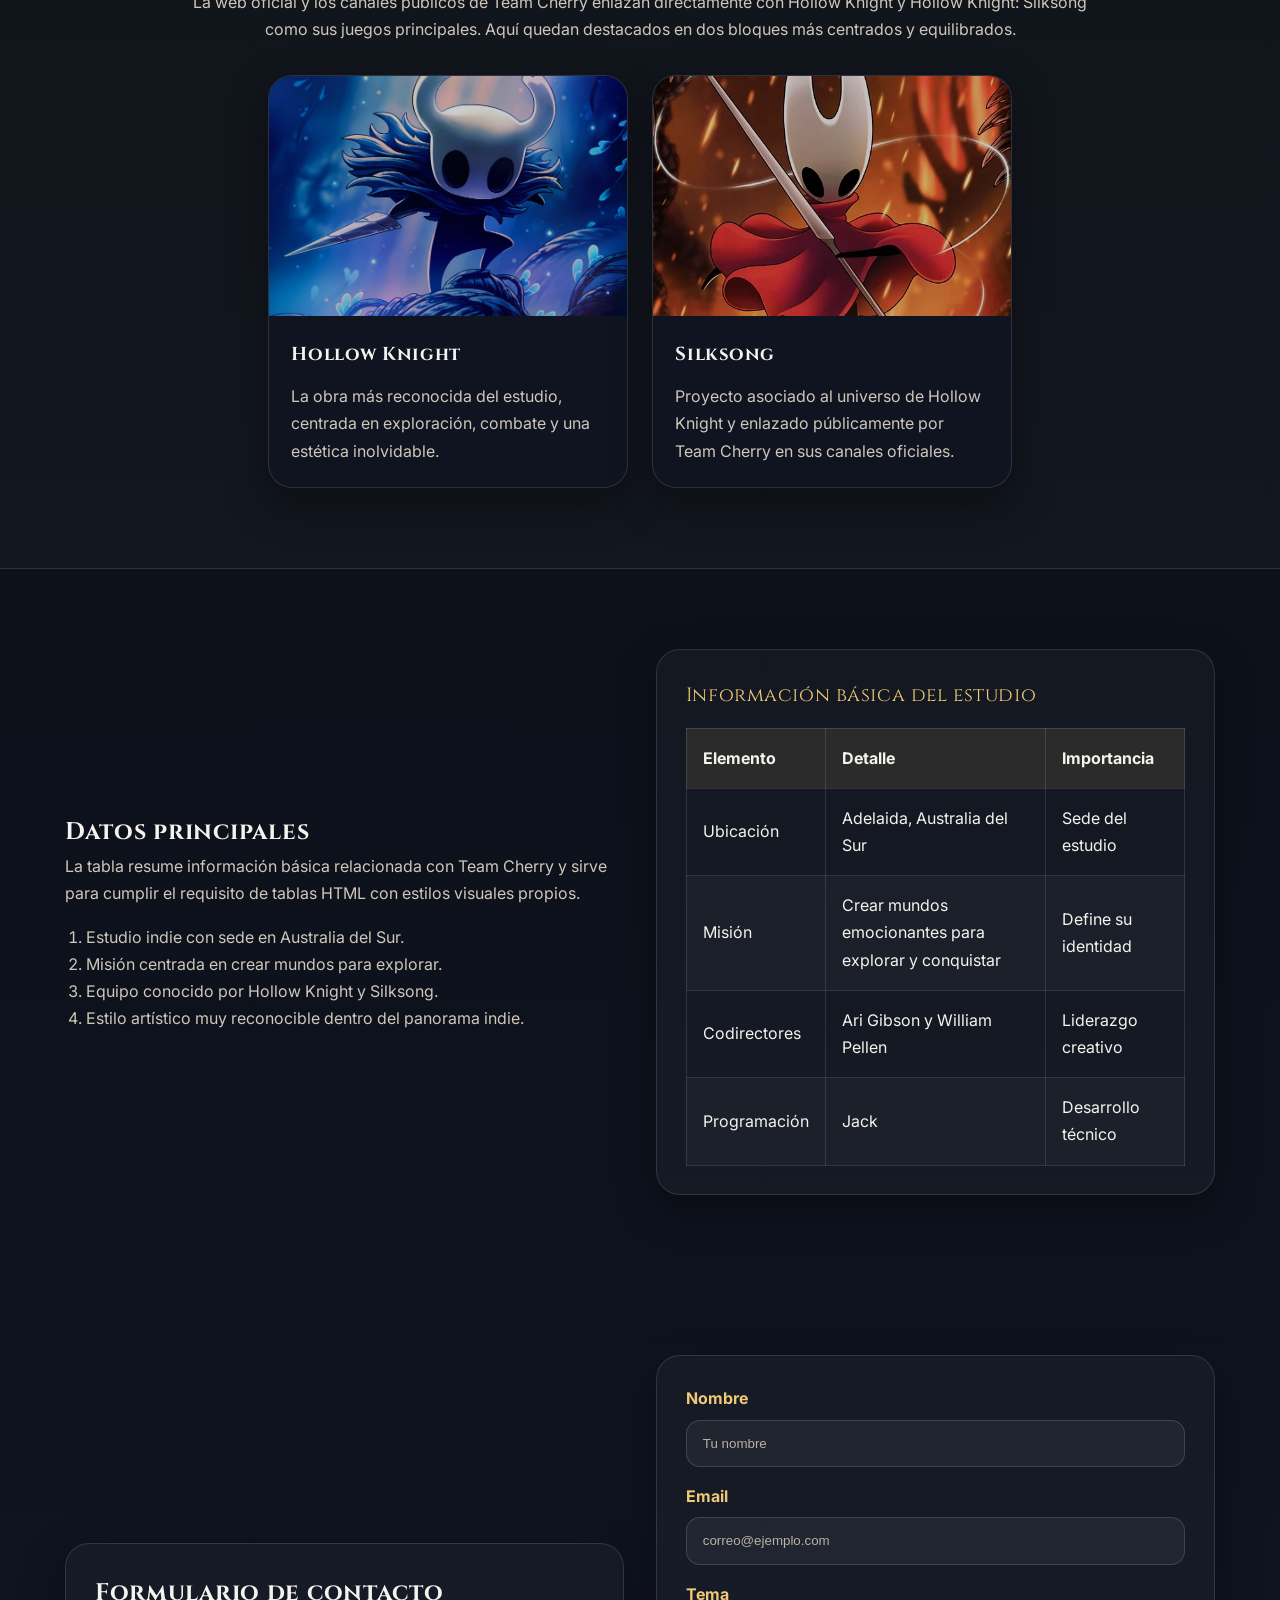
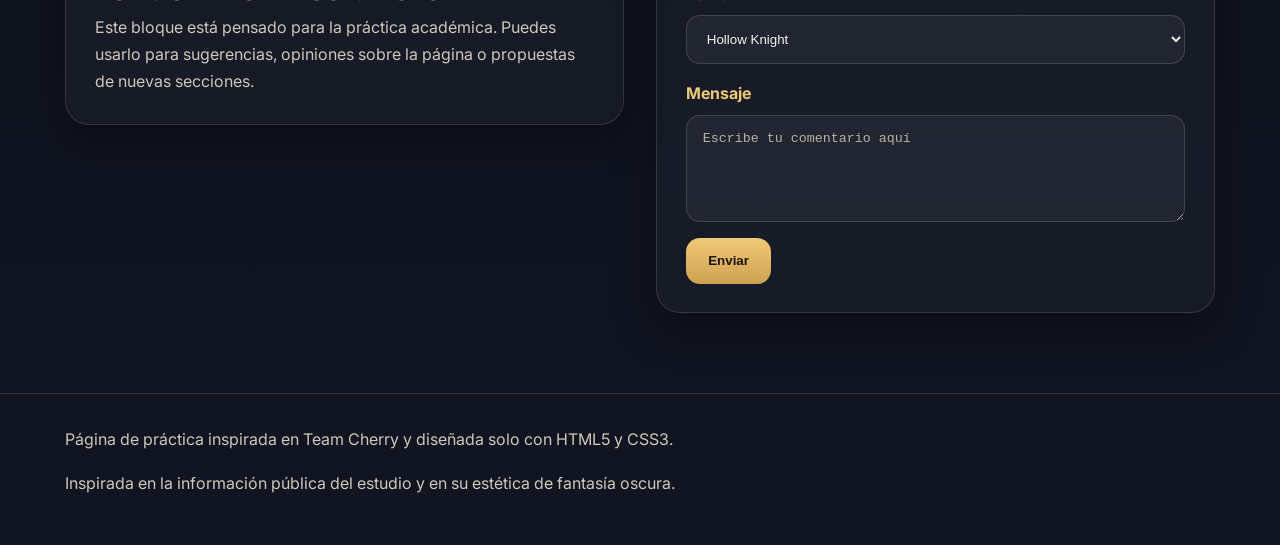
==== commit 448e2392: "+Paginas" ====
--- a/Html/index.html
+++ b/Html/index.html
@@ -16,7 +16,7 @@
   <header class="site-header" id="inicio">
     <div class="container topbar">
       <div class="logo-wrap">
-        <div class="logo-mark" aria-hidden="true">TC</div>
+        <img class="header-logo" src="../Imagenes/TeamCherry.png" alt="Logo de Team Cherry" width="60" height="60">
         <div>
           <p class="mini-title">Fan Page</p>
           <h1>Team Cherry</h1>
@@ -25,10 +25,11 @@
       </div>
       <nav class="main-nav" aria-label="Navegación principal">
         <ul>
-          <li><a href="#inicio">Inicio</a></li>
+          <li><a href="index.html">Inicio</a></li>
           <li><a href="#estudio">Estudio</a></li>
           <li><a href="#juegos">Juegos</a></li>
-          <li><a href="#tabla">Datos</a></li>
+          <li><a href="hollowknight.html">Hollow Knight</a></li>
+          <li><a href="silksong.html">Silksong</a></li>
           <li><a href="#contacto">Contacto</a></li>
         </ul>
       </nav>
@@ -44,8 +45,8 @@
           <p>Team Cherry es un estudio independiente con sede en Adelaida, Australia del Sur, conocido por crear mundos de exploración, combate y ambientación muy marcados. Esta página está diseñada como homenaje visual al estilo oscuro y misterioso de sus juegos.</p>
           <p>Su misión oficial describe la intención de construir mundos emocionantes para explorar y conquistar, y esa idea sirve aquí como base del diseño y del contenido principal.</p>
           <div class="hero-actions">
-            <a class="btn-primary" href="#juegos">Ver juegos</a>
-            <a class="btn-secondary" href="#contacto">Escribir mensaje</a>
+            <a class="btn-primary" href="hollowknight.html">Ver Hollow Knight</a>
+            <a class="btn-secondary" href="silksong.html">Ver Silksong</a>
           </div>
         </article>
         <figure class="hero-panel">
@@ -75,10 +76,10 @@
     </section>
 
     <section class="section alt-bg" id="juegos">
-      <div class="container">
-        <h2>Juegos y proyectos</h2>
-        <p class="section-text">La web oficial destaca noticias recientes sobre Hollow Knight y sobre actualizaciones y parches de Silksong. Para esta práctica, la página organiza ese universo en tarjetas visuales fáciles de recorrer.</p>
-        <div class="cards">
+      <div class="container narrow-block">
+        <h2>Juegos principales</h2>
+        <p class="section-text centered-text">La web oficial y los canales públicos de Team Cherry enlazan directamente con Hollow Knight y Hollow Knight: Silksong como sus juegos principales. Aquí quedan destacados en dos bloques más centrados y equilibrados.</p>
+        <div class="cards two-cards">
           <article class="card">
             <img src="../Imagenes/HollowKnight.png" alt="Paisaje oscuro inspirado en una aventura subterránea" width="700" height="420" loading="lazy">
             <div class="card-content">
@@ -90,14 +91,7 @@
             <img src="../Imagenes/Silksong.png" alt="Escenario fantástico con tonos rojos inspirado en una nueva aventura" width="700" height="420" loading="lazy">
             <div class="card-content">
               <h3>Silksong</h3>
-              <p>En la portada oficial del estudio aparecen varias noticias recientes sobre parches y actualizaciones para este juego.</p>
-            </div>
-          </article>
-          <article class="card">
-            <img src="../Imagenes/TeamCherry_Studio.png" alt="Espacio creativo con ambiente oscuro y elegante" width="700" height="420" loading="lazy">
-            <div class="card-content">
-              <h3>Visión creativa</h3>
-              <p>El sello del estudio une arte, atmósfera y sensación de aventura en mundos que invitan a perderse.</p>
+              <p>Proyecto asociado al universo de Hollow Knight y enlazado públicamente por Team Cherry en sus canales oficiales.</p>
             </div>
           </article>
         </div>
--- a/Css/estilos.css
+++ b/Css/estilos.css
@@ -81,17 +81,15 @@
   gap: 1rem;
 }
 
-.logo-mark {
-  width: 72px;
-  height: 72px;
-  border: 1px solid rgba(212, 179, 106, 0.5);
-  border-radius: 50%;
-  display: grid;
-  place-items: center;
-  font-family: 'Cinzel', serif;
-  font-size: 1.5rem;
-  color: var(--gold-strong);
+.header-logo {
+  width: 60px;
+  height: 60px;
+  object-fit: cover;
+  border-radius: 12px;
+  border: 1px solid rgba(212, 179, 106, 0.35);
   box-shadow: inset 0 0 18px rgba(212, 179, 106, 0.12);
+  background: rgba(255, 255, 255, 0.04);
+  padding: 0.25rem;
 }
 
 h1,
@@ -267,6 +265,21 @@
   gap: 1.5rem;
 }
 
+.narrow-block {
+  max-width: 920px;
+}
+
+.centered-text {
+  text-align: center;
+  margin-left: auto;
+  margin-right: auto;
+}
+
+.two-cards {
+  grid-template-columns: repeat(2, minmax(280px, 360px));
+  justify-content: center;
+}
+
 .card {
   background: #0f1420;
 }
@@ -415,4 +428,16 @@
     flex-direction: column;
     text-align: center;
   }
+}
+
+.hero-game .hero-panel img {
+  min-height: 540px;
+}
+
+.hk-hero {
+  background: linear-gradient(180deg, rgba(120, 150, 205, 0.08), transparent 40%);
+}
+
+.ss-hero {
+  background: linear-gradient(180deg, rgba(180, 60, 70, 0.12), transparent 40%);
 }
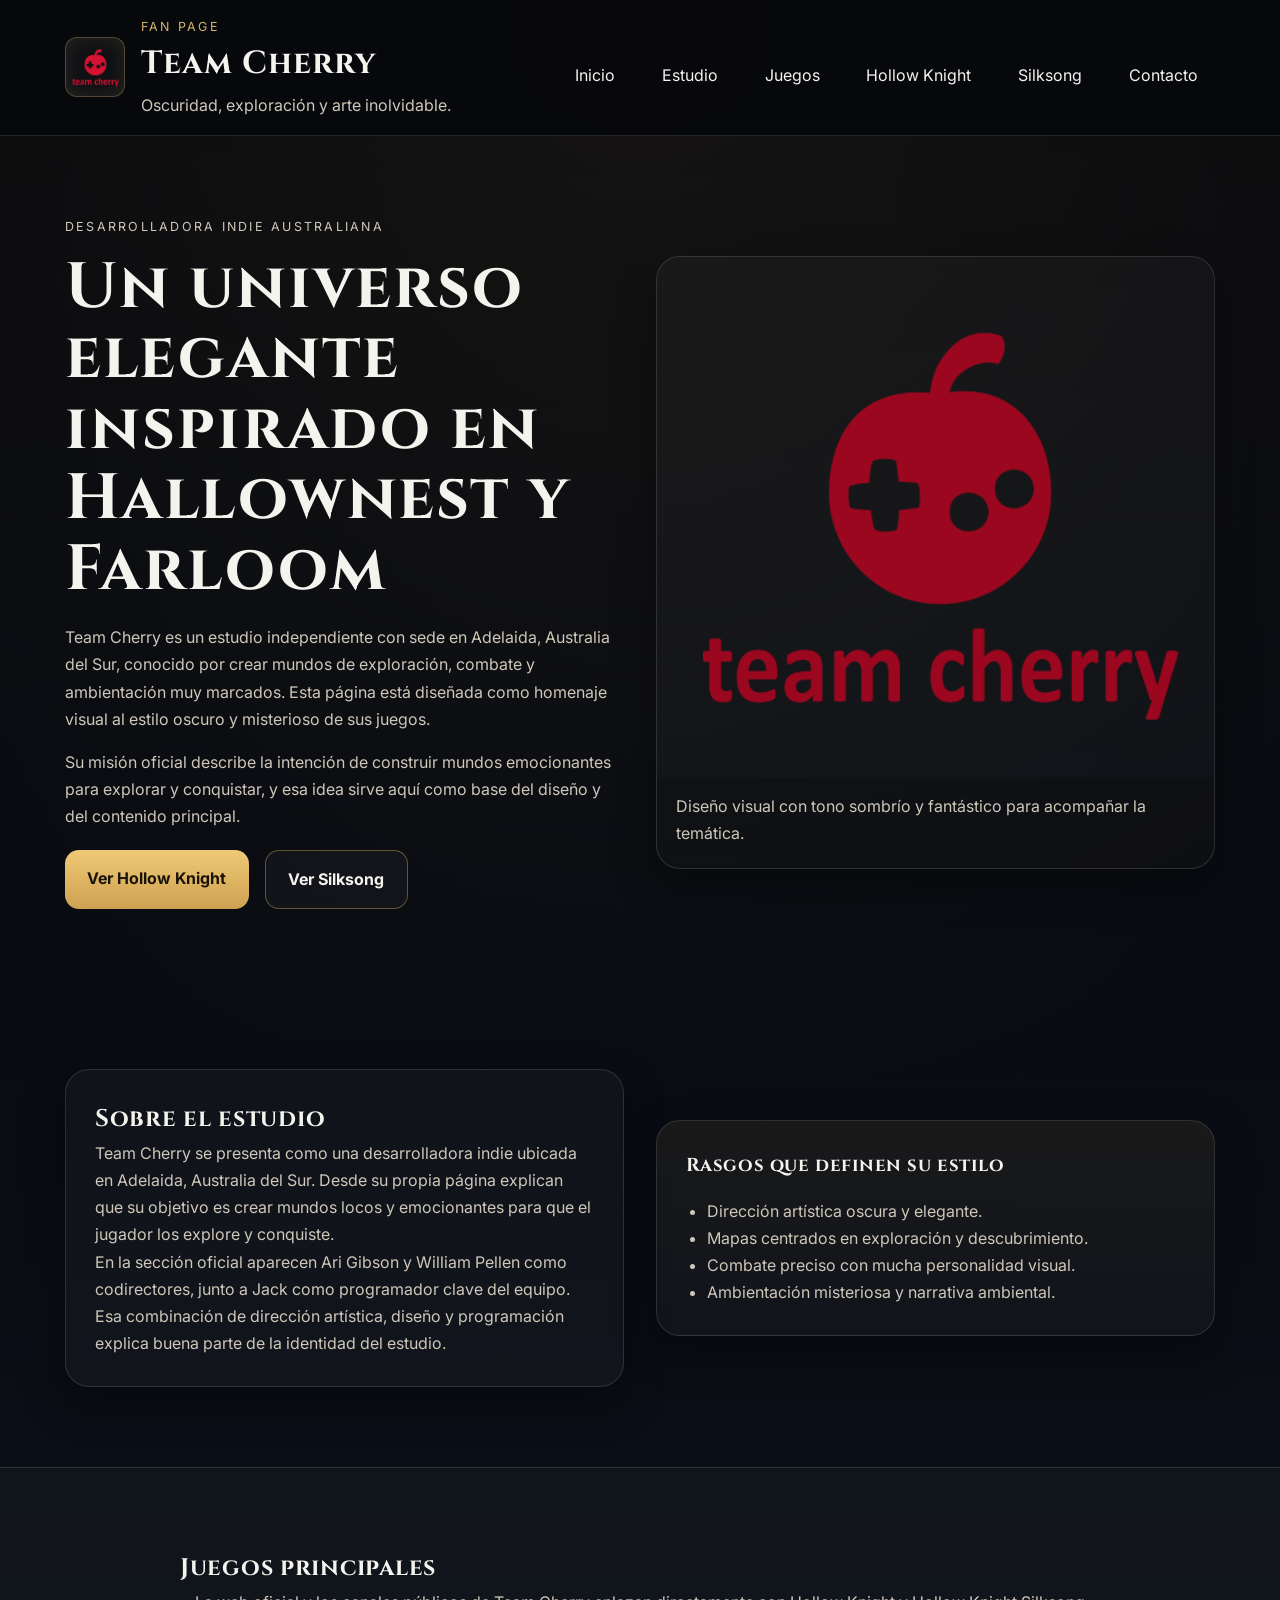
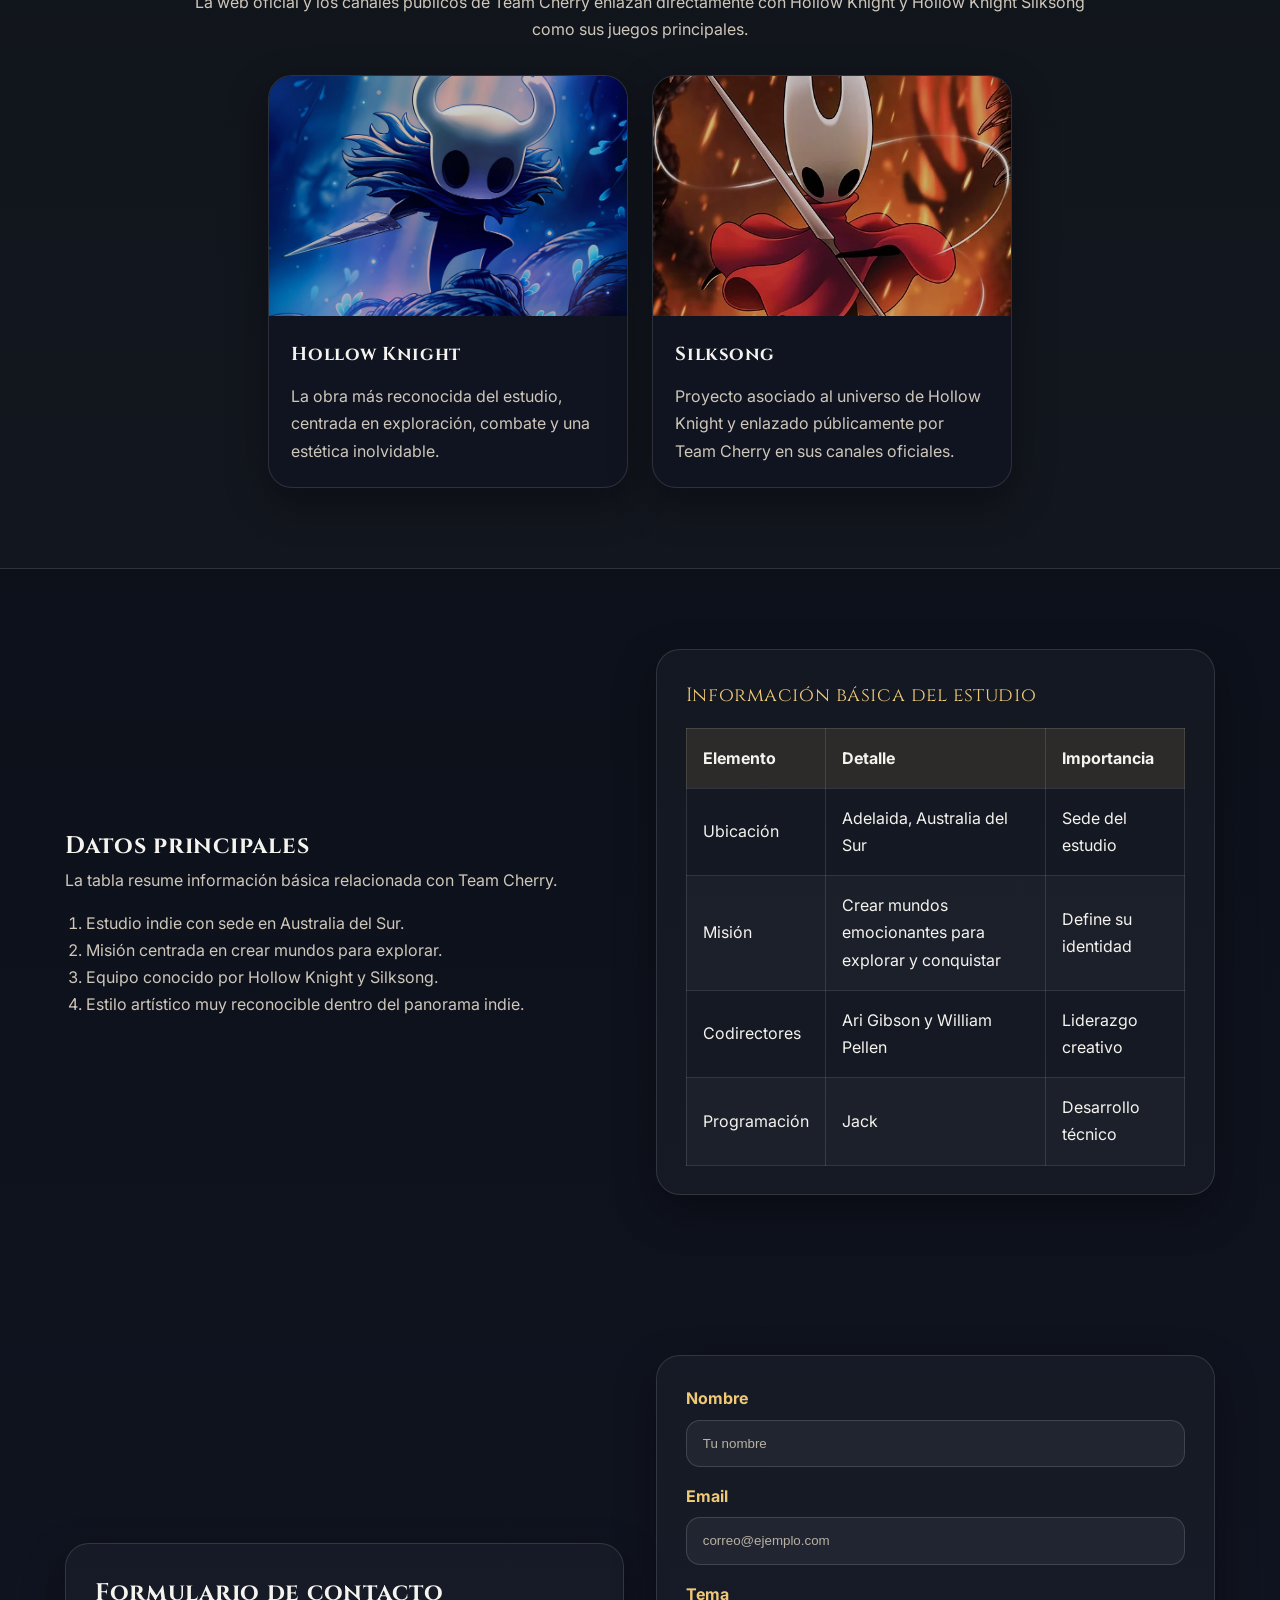
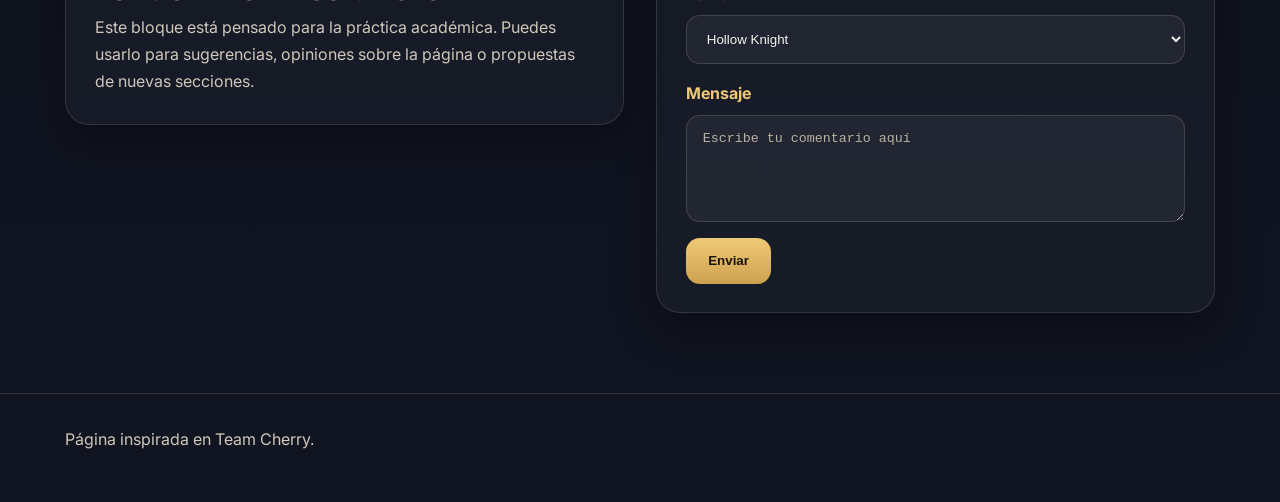
==== commit 20d18225: "Terminado" ====
--- a/Html/index.html
+++ b/Html/index.html
@@ -41,7 +41,7 @@
       <div class="container hero-grid">
         <article class="hero-copy">
           <p class="mini-title">Desarrolladora indie australiana</p>
-          <h2>Un universo elegante inspirado en Hallownest y Silksong</h2>
+          <h2>Un universo elegante inspirado en Hallownest y Farloom</h2>
           <p>Team Cherry es un estudio independiente con sede en Adelaida, Australia del Sur, conocido por crear mundos de exploración, combate y ambientación muy marcados. Esta página está diseñada como homenaje visual al estilo oscuro y misterioso de sus juegos.</p>
           <p>Su misión oficial describe la intención de construir mundos emocionantes para explorar y conquistar, y esa idea sirve aquí como base del diseño y del contenido principal.</p>
           <div class="hero-actions">
@@ -60,8 +60,8 @@
       <div class="container two-col">
         <article class="panel">
           <h2>Sobre el estudio</h2>
-          <p>Team Cherry se presenta como una desarrolladora indie ubicada en Adelaide, South Australia. Desde su propia página explican que su objetivo es crear mundos locos y emocionantes para que el jugador los explore y conquiste.</p>
-          <p>En la sección oficial “About” aparecen Ari Gibson y William Pellen como codirectores, junto a Jack como programador clave del equipo. Esa combinación de dirección artística, diseño y programación explica buena parte de la identidad del estudio.</p>
+          <p>Team Cherry se presenta como una desarrolladora indie ubicada en Adelaida, Australia del Sur. Desde su propia página explican que su objetivo es crear mundos locos y emocionantes para que el jugador los explore y conquiste.</p>
+          <p>En la sección oficial aparecen Ari Gibson y William Pellen como codirectores, junto a Jack como programador clave del equipo. Esa combinación de dirección artística, diseño y programación explica buena parte de la identidad del estudio.</p>
         </article>
         <aside class="panel light-panel">
           <h3>Rasgos que definen su estilo</h3>
@@ -78,7 +78,7 @@
     <section class="section alt-bg" id="juegos">
       <div class="container narrow-block">
         <h2>Juegos principales</h2>
-        <p class="section-text centered-text">La web oficial y los canales públicos de Team Cherry enlazan directamente con Hollow Knight y Hollow Knight: Silksong como sus juegos principales. Aquí quedan destacados en dos bloques más centrados y equilibrados.</p>
+        <p class="section-text centered-text">La web oficial y los canales públicos de Team Cherry enlazan directamente con Hollow Knight y Hollow Knight Silksong como sus juegos principales.</p>
         <div class="cards two-cards">
           <article class="card">
             <img src="../Imagenes/HollowKnight.png" alt="Paisaje oscuro inspirado en una aventura subterránea" width="700" height="420" loading="lazy">
@@ -102,7 +102,7 @@
       <div class="container table-layout">
         <article>
           <h2>Datos principales</h2>
-          <p>La tabla resume información básica relacionada con Team Cherry y sirve para cumplir el requisito de tablas HTML con estilos visuales propios.</p>
+          <p>La tabla resume información básica relacionada con Team Cherry.</p>
           <ol>
             <li>Estudio indie con sede en Australia del Sur.</li>
             <li>Misión centrada en crear mundos para explorar.</li>
@@ -183,8 +183,7 @@
 
   <footer class="site-footer">
     <div class="container footer-content">
-      <p>Página de práctica inspirada en Team Cherry y diseñada solo con HTML5 y CSS3.</p>
-      <p>Inspirada en la información pública del estudio y en su estética de fantasía oscura.</p>
+      <p>Página inspirada en Team Cherry.</p>
     </div>
   </footer>
 </body>
